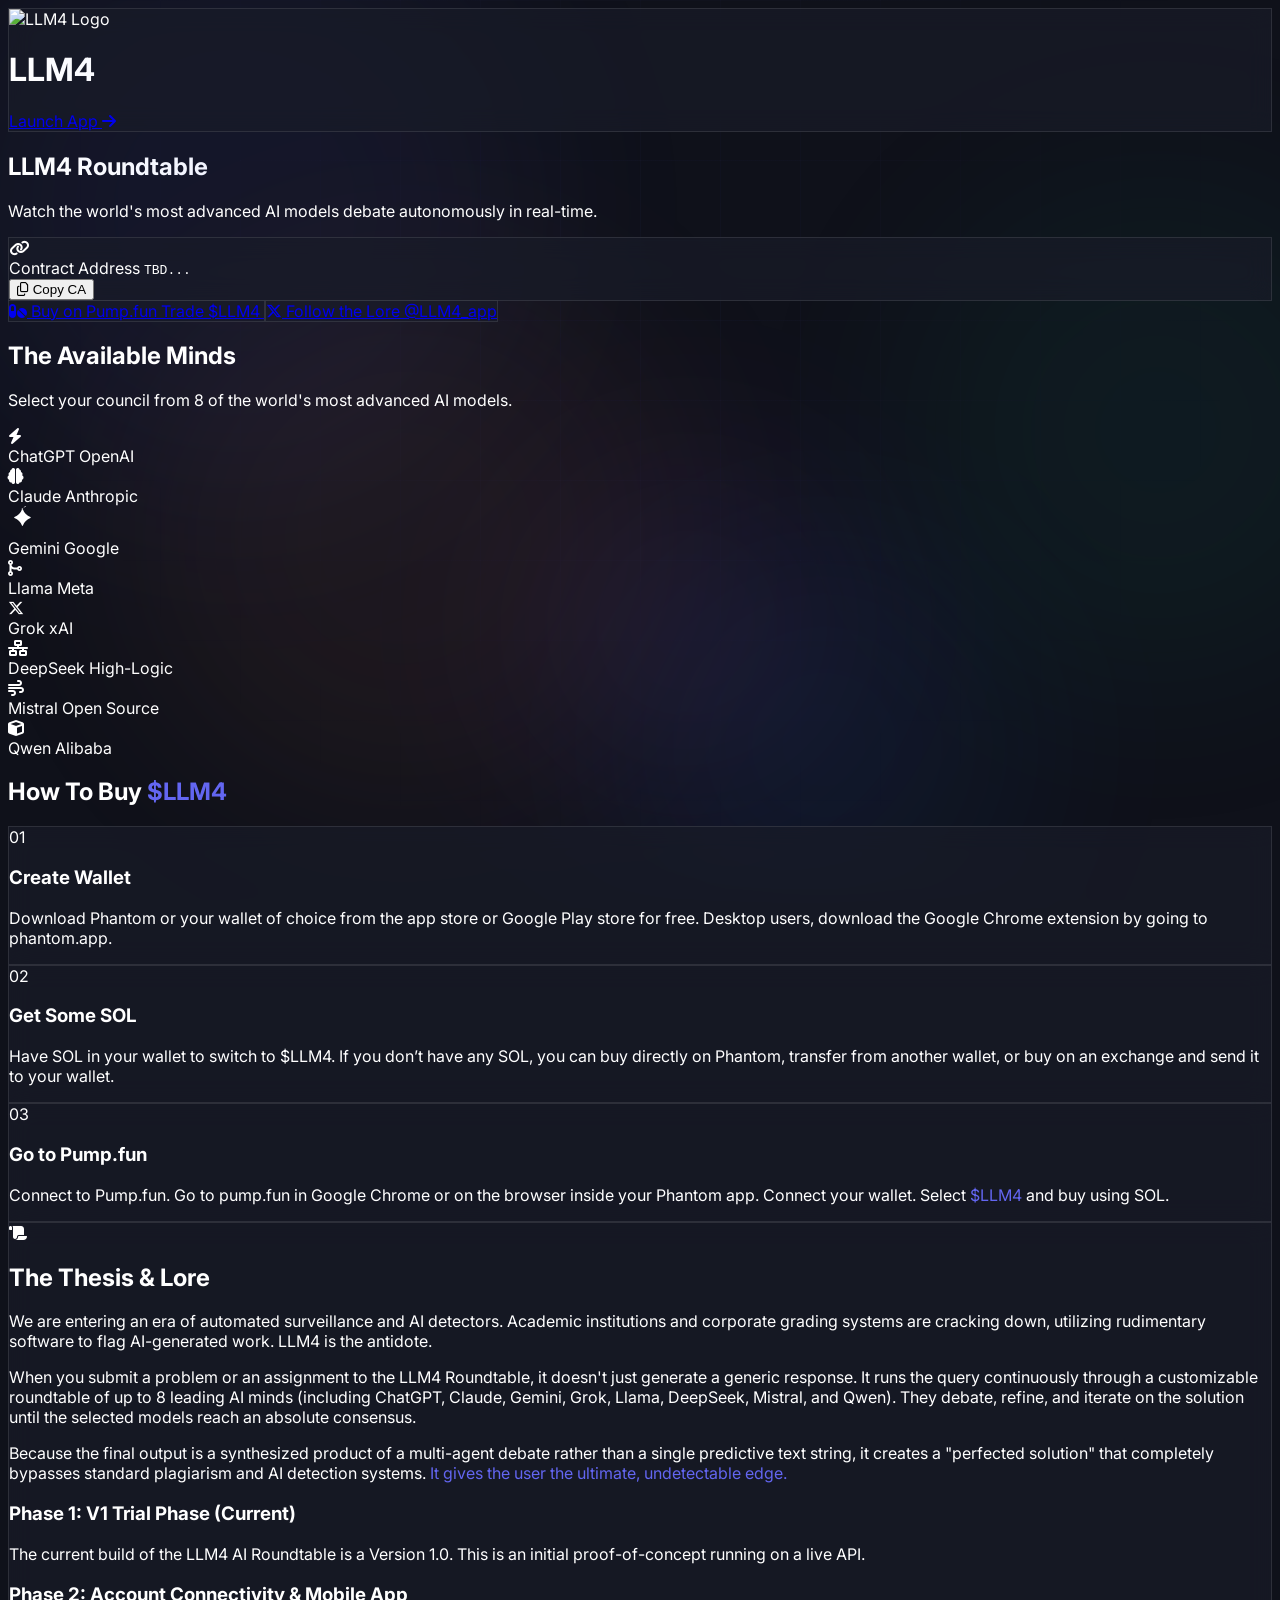
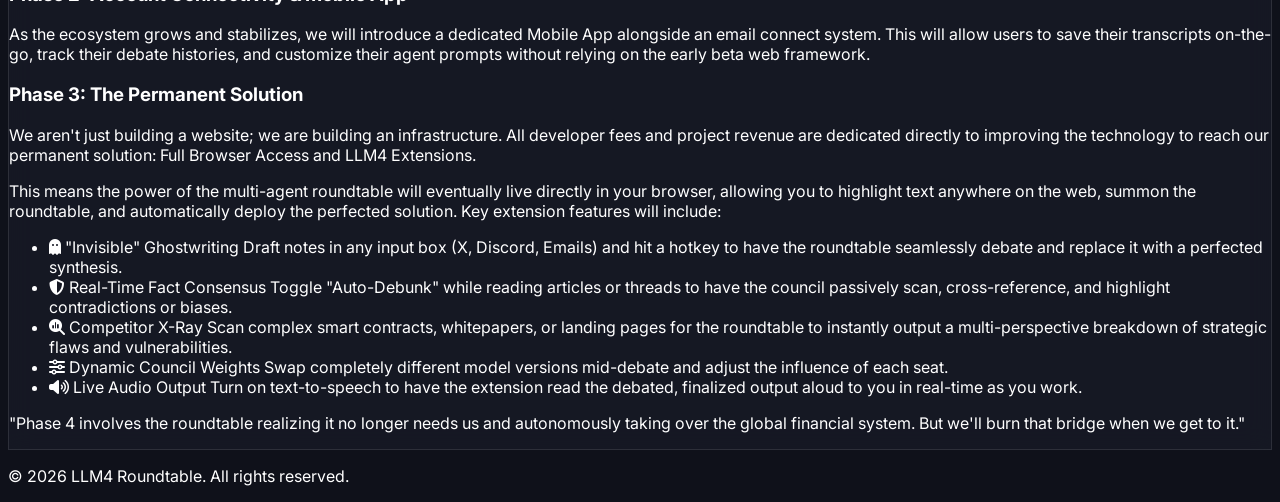
==== index.html @ f2eab830 "Merge Victors LLM4Ultra perfect version and fix Vercel proxy hookup" ====
<!DOCTYPE html>
<html lang="en">

<head>
    <meta charset="UTF-8">
    <meta name="viewport" content="width=device-width, initial-scale=1.0">
    <title>LLM4</title>
    <script src="https://cdn.tailwindcss.com"></script>
    <link href="https://fonts.googleapis.com/css2?family=Inter:wght@400;500;600;700;800&display=swap" rel="stylesheet">
    <link rel="stylesheet" href="https://cdnjs.cloudflare.com/ajax/libs/font-awesome/6.5.1/css/all.min.css">
    <style>
        body {
            font-family: 'Inter', sans-serif;
            background-color: #0F111A;
            /* Deep slate background matching the app */
            color: #ffffff;
        }

        .glass-panel {
            background: rgba(25, 28, 41, 0.7);
            backdrop-filter: blur(12px);
            -webkit-backdrop-filter: blur(12px);
            border: 1px solid rgba(255, 255, 255, 0.1);
        }

        .gradient-text {
            background: linear-gradient(90deg, #fff, #a5b4fc);
            -webkit-background-clip: text;
            background-clip: text;
            -webkit-text-fill-color: transparent;
        }

        .accent-text {
            color: #6366f1;
            /* Indigo accent color matching app */
        }

        /* CA Copy Animation */
        @keyframes pulse-success {
            0% {
                border-color: rgba(99, 102, 241, 0.2);
                box-shadow: 0 0 5px rgba(99, 102, 241, 0.05);
            }

            50% {
                border-color: rgba(16, 163, 127, 0.8);
                box-shadow: 0 0 20px rgba(16, 163, 127, 0.4);
                background: rgba(16, 163, 127, 0.1);
            }

            100% {
                border-color: rgba(99, 102, 241, 0.2);
                box-shadow: 0 0 5px rgba(99, 102, 241, 0.05);
                background: rgba(25, 28, 41, 0.7);
            }
        }

        .ca-copied-anim {
            animation: pulse-success 1.5s ease-out;
            border-color: rgba(16, 163, 127, 0.5) !important;
        }

        /* ═══ ANIMATED BACKGROUND ═══ */
        .animated-bg {
            position: fixed;
            inset: 0;
            z-index: 0;
            overflow: hidden;
            pointer-events: none;
        }

        .bg-orb {
            position: absolute;
            border-radius: 50%;
            filter: blur(100px);
            opacity: 0.07;
            animation: orbFloat var(--d, 20s) ease-in-out infinite alternate;
        }

        .bg-orb-1 {
            width: 600px;
            height: 600px;
            background: #6366f1;
            top: -10%;
            left: -5%;
            --d: 22s;
        }

        .bg-orb-2 {
            width: 500px;
            height: 500px;
            background: #10a37f;
            top: 20%;
            right: -10%;
            --d: 18s;
            animation-delay: -5s;
        }

        .bg-orb-3 {
            width: 550px;
            height: 550px;
            background: #d97757;
            bottom: 10%;
            left: 10%;
            --d: 25s;
            animation-delay: -10s;
        }

        .bg-orb-4 {
            width: 400px;
            height: 400px;
            background: #1a73e8;
            bottom: -5%;
            right: 20%;
            --d: 20s;
            animation-delay: -15s;
        }

        .bg-orb-5 {
            width: 350px;
            height: 350px;
            background: #a855f7;
            top: 50%;
            left: 40%;
            --d: 28s;
            animation-delay: -8s;
        }

        @keyframes orbFloat {
            0% {
                transform: translate(0, 0) scale(1);
            }

            33% {
                transform: translate(40px, -30px) scale(1.1);
            }

            66% {
                transform: translate(-20px, 20px) scale(0.95);
            }

            100% {
                transform: translate(30px, -10px) scale(1.05);
            }
        }

        .bg-particle {
            position: absolute;
            border-radius: 50%;
            opacity: 0;
            animation: bgPart var(--pd, 8s) var(--pdl, 0s) ease-in-out infinite;
        }

        @keyframes bgPart {
            0% {
                opacity: 0;
                transform: translateY(0) scale(0.5);
            }

            20% {
                opacity: var(--po, 0.4);
            }

            80% {
                opacity: var(--po2, 0.15);
            }

            100% {
                opacity: 0;
                transform: translateY(var(--py, -80px)) scale(1);
            }
        }

        /* Grid overlay */
        .bg-grid {
            position: absolute;
            inset: 0;
            background-image:
                linear-gradient(rgba(99, 102, 241, 0.03) 1px, transparent 1px),
                linear-gradient(90deg, rgba(99, 102, 241, 0.03) 1px, transparent 1px);
            background-size: 80px 80px;
            mask-image: radial-gradient(ellipse at 50% 30%, #000 0%, transparent 70%);
            -webkit-mask-image: radial-gradient(ellipse at 50% 30%, #000 0%, transparent 70%);
        }

        /* Content needs to be above background */
        header,
        main,
        footer {
            position: relative;
            z-index: 1;
        }

        /* ═══ HERO 3D LOGO ═══ */
        .hero-logo-stage {
            perspective: 800px;
            width: clamp(220px, 80vw, 320px);
            height: clamp(220px, 80vw, 320px);
            margin: 0 auto;
            position: relative;
        }

        .hero-logo-cube {
            width: 100%;
            height: 100%;
            transform-style: preserve-3d;
            animation: heroTilt 8s ease-in-out infinite;
        }

        .hero-logo-cube .edge-layer {
            position: absolute;
            inset: 0;
        }

        .hero-logo-cube .edge-layer img {
            width: 100%;
            height: 100%;
            object-fit: contain;
            filter: brightness(0.2) saturate(0.5);
        }

        .hero-logo-cube .face-front {
            position: absolute;
            inset: 0;
            transform: translateZ(14px);
        }

        .hero-logo-cube .face-front img {
            width: 100%;
            height: 100%;
            object-fit: contain;
        }

        .hero-logo-cube .light-fx {
            position: absolute;
            inset: 0;
            transform: translateZ(15px);
            pointer-events: none;
            mix-blend-mode: soft-light;
            opacity: 0.4;
            animation: heroLight 8s ease-in-out infinite;
            border-radius: 30%;
        }

        @keyframes heroLight {
            0% {
                background: radial-gradient(ellipse at 30% 25%, rgba(255, 255, 255, 0.5), transparent 55%);
            }

            25% {
                background: radial-gradient(ellipse at 65% 30%, rgba(255, 255, 255, 0.4), transparent 55%);
            }

            50% {
                background: radial-gradient(ellipse at 55% 65%, rgba(255, 255, 255, 0.3), transparent 55%);
            }

            75% {
                background: radial-gradient(ellipse at 35% 55%, rgba(255, 255, 255, 0.4), transparent 55%);
            }

            100% {
                background: radial-gradient(ellipse at 30% 25%, rgba(255, 255, 255, 0.5), transparent 55%);
            }
        }

        @keyframes heroTilt {
            0% {
                transform: rotateX(12deg) rotateY(-8deg) rotateZ(-1deg) translateY(0);
            }

            20% {
                transform: rotateX(-3deg) rotateY(14deg) rotateZ(1.5deg) translateY(-8px);
            }

            40% {
                transform: rotateX(8deg) rotateY(8deg) rotateZ(-0.5deg) translateY(-4px);
            }

            60% {
                transform: rotateX(-10deg) rotateY(-12deg) rotateZ(1deg) translateY(-12px);
            }

            80% {
                transform: rotateX(5deg) rotateY(-6deg) rotateZ(-0.5deg) translateY(-3px);
            }

            100% {
                transform: rotateX(12deg) rotateY(-8deg) rotateZ(-1deg) translateY(0);
            }
        }

        @keyframes heroHover {
            0% {
                transform: rotateX(5deg) rotateY(0deg) translateY(0px);
            }

            50% {
                transform: rotateX(-5deg) rotateY(0deg) translateY(-18px);
            }

            100% {
                transform: rotateX(5deg) rotateY(0deg) translateY(0px);
            }
        }

        .hero-logo-shadow {
            width: 200px;
            height: 30px;
            margin: -10px auto 0;
            background: radial-gradient(ellipse, rgba(99, 102, 241, 0.15), transparent 70%);
            border-radius: 50%;
            filter: blur(8px);
            animation: heroShadow 8s ease-in-out infinite;
        }

        @keyframes heroShadow {

            0%,
            100% {
                transform: scaleX(1);
                opacity: 0.7;
            }

            30% {
                transform: scaleX(1.1);
                opacity: 0.4;
            }

            60% {
                transform: scaleX(1.15);
                opacity: 0.35;
            }
        }

        /* Hero glow particles */
        .hero-particle {
            position: absolute;
            border-radius: 50%;
            opacity: 0;
            pointer-events: none;
            animation: heroPart var(--hd, 6s) var(--hdl, 0s) ease-in-out infinite;
        }

        @keyframes heroPart {
            0% {
                opacity: 0;
                transform: translate(0, 0) scale(0.5);
            }

            25% {
                opacity: 0.6;
            }

            75% {
                opacity: 0.15;
            }

            100% {
                opacity: 0;
                transform: translate(var(--hdx, 20px), var(--hdy, -50px)) scale(1);
            }
        }
    </style>
</head>

<body class="min-h-screen pb-20 selection:bg-indigo-500/30">

    <!-- Animated Background -->
    <div class="animated-bg" id="animBg">
        <div class="bg-orb bg-orb-1"></div>
        <div class="bg-orb bg-orb-2"></div>
        <div class="bg-orb bg-orb-3"></div>
        <div class="bg-orb bg-orb-4"></div>
        <div class="bg-orb bg-orb-5"></div>
        <div class="bg-grid"></div>
    </div>

    <!-- Header -->
    <header
        class="sticky top-0 z-50 glass-panel border-b border-white/10 px-4 py-4 flex justify-between items-center shadow-lg">
        <div class="max-w-6xl w-full mx-auto flex justify-between items-center">
            <div class="flex items-center gap-3">
                <img src="logo.png" alt="LLM4 Logo" class="h-10 w-10 object-cover rounded-lg shadow-md">
                <h1 class="text-xl font-bold gradient-text tracking-wide">LLM4</h1>
            </div>
            <a href="app.html"
                class="bg-indigo-600 hover:bg-indigo-500 text-white px-6 py-2 rounded-lg font-semibold transition-colors shadow-lg shadow-indigo-500/30 flex items-center gap-2">
                Launch App <i class="fa-solid fa-arrow-right"></i>
            </a>
        </div>
    </header>

    <main class="max-w-5xl mx-auto px-4 py-12 space-y-20">

        <!-- Hero Section -->
        <section
            class="text-center space-y-6 pt-16 md:pt-24 pb-12 relative min-h-[350px] flex flex-col items-center justify-center">

            <!-- 3D Animated Logo BEHIND text -->
            <div class="hero-logo-stage" id="heroLogoStage"
                style="position:absolute; top:50%; left:50%; transform:translate(-50%,-50%); z-index:0; width:clamp(240px, 85vw, 340px); height:clamp(240px, 85vw, 340px); opacity:0.35; pointer-events:none;">
                <div class="hero-logo-cube" id="heroLogoCube" style="animation: heroHover 6s ease-in-out infinite;">
                </div>
            </div>

            <h1 class="text-5xl md:text-7xl font-extrabold gradient-text tracking-tight uppercase relative z-10 px-4">
                LLM4 Roundtable
            </h1>
            <p class="text-gray-400 text-lg md:text-xl max-w-2xl mx-auto relative z-10 px-4">
                Watch the world's most advanced AI models debate autonomously in real-time.
            </p>
        </section>

        <!-- Social Links & CA Section -->
        <section class="max-w-3xl mx-auto space-y-6">

            <!-- CA Copy Box -->
            <div
                class="glass-panel rounded-2xl p-6 flex flex-col items-center justify-between gap-4 border border-indigo-500/20 shadow-lg shadow-indigo-500/5 group hover:border-indigo-500/50 transition-colors sm:flex-row">
                <div class="flex items-center gap-3 w-full sm:w-auto">
                    <div
                        class="w-10 h-10 rounded-full bg-indigo-500/10 flex items-center justify-center text-indigo-400 shrink-0">
                        <i class="fa-solid fa-link"></i>
                    </div>
                    <div class="min-w-0">
                        <span
                            class="block text-xs text-center sm:text-left text-gray-400 uppercase tracking-wider font-bold mb-1">Contract
                            Address</span>
                        <code id="landing-ca"
                            class="text-white font-mono text-xs sm:text-base select-all block break-all text-center sm:text-left">TBD...</code>
                    </div>
                </div>
                <button onclick="copyLandingCA()"
                    class="bg-indigo-600 hover:bg-indigo-500 text-white px-5 py-2 rounded-lg font-semibold transition-colors flex items-center gap-2 group-hover:shadow-[0_0_15px_rgba(99,102,241,0.5)] w-full sm:w-auto justify-center">
                    <i class="fa-regular fa-copy"></i>
                    <span id="copy-landing-text">Copy CA</span>
                </button>
            </div>

            <!-- Social Links Grid -->
            <div class="grid grid-cols-1 md:grid-cols-2 gap-6">
                <!-- Pump.fun -->
                <a href="#" target="_blank"
                    class="group glass-panel rounded-2xl p-8 flex flex-col items-center hover:border-green-400/50 hover:shadow-xl hover:shadow-green-500/10 transition-all duration-300 transform hover:-translate-y-1">
                    <i
                        class="fa-solid fa-pills text-4xl mb-4 text-gray-500 group-hover:text-green-400 transition-colors"></i>
                    <span class="text-xl font-bold text-gray-200 group-hover:text-green-400">Buy on Pump.fun</span>
                    <span class="text-sm text-gray-500 mt-2">Trade $LLM4</span>
                </a>

                <!-- X (Twitter) -->
                <a href="https://x.com/LLM4_app" target="_blank"
                    class="group glass-panel rounded-2xl p-8 flex flex-col items-center hover:border-indigo-400/50 hover:shadow-xl hover:shadow-indigo-500/10 transition-all duration-300 transform hover:-translate-y-1">
                    <i
                        class="fa-brands fa-x-twitter text-4xl mb-4 text-gray-500 group-hover:text-white transition-colors"></i>
                    <span class="text-xl font-bold text-gray-200 group-hover:text-white">Follow the Lore</span>
                    <span class="text-sm text-gray-500 mt-2">@LLM4_app</span>
                </a>
            </div>
        </section>

        <!-- AI Perspectives Section -->
        <section class="border-t border-white/10 pt-16 pb-12">
            <div class="max-w-4xl mx-auto space-y-12">
                <div class="text-center">
                    <h2 class="text-3xl font-bold text-white uppercase tracking-tight mb-4">The Available Minds</h2>
                    <p class="text-gray-400">Select your council from 8 of the world's most advanced AI models.</p>
                </div>

                <!-- 8 Model Grid -->
                <div class="grid grid-cols-2 md:grid-cols-4 gap-4">
                    <!-- ChatGPT -->
                    <div class="flex flex-col items-center gap-3 p-6 rounded-xl border border-white/5 bg-white/5 hover:bg-white/10 hover:border-teal-500/50 transition-all duration-300 shadow-lg group">
                        <div class="w-16 h-16 rounded-full bg-gradient-to-br from-[#10a37f] to-[#0d8a6b] flex items-center justify-center text-white text-2xl shadow-lg group-hover:scale-110 transition-transform">
                            <i class="fa-solid fa-bolt"></i>
                        </div>
                        <div class="text-center">
                            <span class="block font-bold text-white tracking-wide">ChatGPT</span>
                            <span class="block text-xs text-gray-400 uppercase font-semibold mt-1">OpenAI</span>
                        </div>
                    </div>

                    <!-- Claude -->
                    <div class="flex flex-col items-center gap-3 p-6 rounded-xl border border-white/5 bg-white/5 hover:bg-white/10 hover:border-orange-500/50 transition-all duration-300 shadow-lg group">
                        <div class="w-16 h-16 rounded-full bg-gradient-to-br from-[#d97757] to-[#c16345] flex items-center justify-center text-white text-2xl shadow-lg group-hover:scale-110 transition-transform">
                            <i class="fa-solid fa-brain"></i>
                        </div>
                        <div class="text-center">
                            <span class="block font-bold text-white tracking-wide">Claude</span>
                            <span class="block text-xs text-gray-400 uppercase font-semibold mt-1">Anthropic</span>
                        </div>
                    </div>

                    <!-- Gemini -->
                    <div class="flex flex-col items-center gap-3 p-6 rounded-xl border border-white/5 bg-white/5 hover:bg-white/10 hover:border-blue-500/50 transition-all duration-300 shadow-lg group">
                        <div class="w-16 h-16 rounded-full bg-gradient-to-br from-[#1a73e8] to-[#8ab4f8] flex items-center justify-center text-white text-2xl shadow-lg group-hover:scale-110 transition-transform">
                            <svg viewBox="0 0 24 24" width="28" height="28">
                                <path fill="currentColor"
                                    d="M11.967 3.061c.14-.389.684-.389.824 0 1.085 3.012 3.42 5.347 6.432 6.432.389.14.389.684 0 .824-3.012 1.085-5.347 3.42-6.432 6.432-.14.389-.684.389-.824 0-1.085-3.012-3.42-5.347-6.432-6.432-.389-.14-.389-.684 0-.824 3.012-1.085 5.347-3.42 6.432-6.432-.389-.14-.389-.684 0-.824 3.012-1.085 5.347-3.42 6.432-6.432z" />
                            </svg>
                        </div>
                        <div class="text-center">
                            <span class="block font-bold text-white tracking-wide">Gemini</span>
                            <span class="block text-xs text-gray-400 uppercase font-semibold mt-1">Google</span>
                        </div>
                    </div>

                    <!-- Llama -->
                    <div class="flex flex-col items-center gap-3 p-6 rounded-xl border border-white/5 bg-white/5 hover:bg-white/10 hover:border-indigo-400/50 transition-all duration-300 shadow-lg group">
                        <div class="w-16 h-16 rounded-full bg-gradient-to-br from-[#4f46e5] to-[#312e81] flex items-center justify-center text-white text-2xl shadow-lg group-hover:scale-110 transition-transform">
                            <i class="fa-solid fa-code-merge"></i>
                        </div>
                        <div class="text-center">
                            <span class="block font-bold text-white tracking-wide">Llama</span>
                            <span class="block text-xs text-gray-400 uppercase font-semibold mt-1">Meta</span>
                        </div>
                    </div>

                    <!-- Grok -->
                    <div class="flex flex-col items-center gap-3 p-6 rounded-xl border border-white/5 bg-white/5 hover:bg-white/10 hover:border-gray-400/50 transition-all duration-300 shadow-lg group">
                        <div class="w-16 h-16 rounded-full bg-gradient-to-br from-[#333] to-[#000] flex items-center justify-center text-white text-2xl shadow-lg border border-gray-700 group-hover:scale-110 transition-transform">
                            <i class="fa-brands fa-x-twitter"></i>
                        </div>
                        <div class="text-center">
                            <span class="block font-bold text-white tracking-wide">Grok</span>
                            <span class="block text-xs text-gray-400 uppercase font-semibold mt-1">xAI</span>
                        </div>
                    </div>

                    <!-- DeepSeek -->
                    <div class="flex flex-col items-center gap-3 p-6 rounded-xl border border-white/5 bg-white/5 hover:bg-white/10 hover:border-cyan-400/50 transition-all duration-300 shadow-lg group">
                        <div class="w-16 h-16 rounded-full bg-gradient-to-br from-[#06b6d4] to-[#164e63] flex items-center justify-center text-white text-2xl shadow-lg group-hover:scale-110 transition-transform">
                            <i class="fa-solid fa-network-wired"></i>
                        </div>
                        <div class="text-center">
                            <span class="block font-bold text-white tracking-wide">DeepSeek</span>
                            <span class="block text-xs text-gray-400 uppercase font-semibold mt-1">High-Logic</span>
                        </div>
                    </div>

                    <!-- Mistral -->
                    <div class="flex flex-col items-center gap-3 p-6 rounded-xl border border-white/5 bg-white/5 hover:bg-white/10 hover:border-amber-400/50 transition-all duration-300 shadow-lg group">
                        <div class="w-16 h-16 rounded-full bg-gradient-to-br from-[#f59e0b] to-[#78350f] flex items-center justify-center text-white text-2xl shadow-lg group-hover:scale-110 transition-transform">
                            <i class="fa-solid fa-wind"></i>
                        </div>
                        <div class="text-center">
                            <span class="block font-bold text-white tracking-wide">Mistral</span>
                            <span class="block text-xs text-gray-400 uppercase font-semibold mt-1">Open Source</span>
                        </div>
                    </div>

                    <!-- Qwen -->
                    <div class="flex flex-col items-center gap-3 p-6 rounded-xl border border-white/5 bg-white/5 hover:bg-white/10 hover:border-pink-400/50 transition-all duration-300 shadow-lg group">
                        <div class="w-16 h-16 rounded-full bg-gradient-to-br from-[#ec4899] to-[#831843] flex items-center justify-center text-white text-2xl shadow-lg group-hover:scale-110 transition-transform">
                            <i class="fa-solid fa-cube"></i>
                        </div>
                        <div class="text-center">
                            <span class="block font-bold text-white tracking-wide">Qwen</span>
                            <span class="block text-xs text-gray-400 uppercase font-semibold mt-1">Alibaba</span>
                        </div>
                    </div>
                </div>
            </div>
        </section>

        <!-- How To Buy Section -->
        <section class="border-t border-white/10 pt-16">
            <h2 class="text-3xl font-extrabold text-white mb-12 text-center uppercase tracking-tight">How To Buy <span
                    class="accent-text">$LLM4</span></h2>

            <div class="grid grid-cols-1 md:grid-cols-3 gap-6">

                <!-- Step 1 -->
                <div
                    class="glass-panel rounded-2xl p-8 relative overflow-hidden group hover:shadow-xl hover:shadow-indigo-500/5 transition-all duration-300">
                    <div
                        class="absolute -top-4 -right-4 text-9xl font-bold text-white/[0.03] group-hover:text-white/[0.05] transition-colors select-none">
                        01
                    </div>
                    <div class="relative z-10">
                        <h3 class="text-xl font-bold text-white mb-4 uppercase">Create Wallet</h3>
                        <p class="text-gray-400 leading-relaxed text-sm">
                            Download <span class="font-bold text-white">Phantom</span> or your wallet of choice from
                            the app store or Google Play store for free.
                            Desktop users, download the Google Chrome extension by going to phantom.app.
                        </p>
                    </div>
                </div>

                <!-- Step 2 -->
                <div
                    class="glass-panel rounded-2xl p-8 relative overflow-hidden group hover:shadow-xl hover:shadow-indigo-500/5 transition-all duration-300">
                    <div
                        class="absolute -top-4 -right-4 text-9xl font-bold text-white/[0.03] group-hover:text-white/[0.05] transition-colors select-none">
                        02
                    </div>
                    <div class="relative z-10">
                        <h3 class="text-xl font-bold text-white mb-4 uppercase">Get Some SOL</h3>
                        <p class="text-gray-400 leading-relaxed text-sm">
                            Have SOL in your wallet to switch to $LLM4. If you don’t have any SOL, you can buy directly
                            on Phantom, transfer from another wallet, or buy on an exchange and send it to your wallet.
                        </p>
                    </div>
                </div>

                <!-- Step 3 -->
                <div
                    class="glass-panel rounded-2xl p-8 relative overflow-hidden group hover:shadow-xl hover:shadow-indigo-500/5 transition-all duration-300">
                    <div
                        class="absolute -top-4 -right-4 text-9xl font-bold text-white/[0.03] group-hover:text-white/[0.05] transition-colors select-none">
                        03
                    </div>
                    <div class="relative z-10">
                        <h3 class="text-xl font-bold text-white mb-4 uppercase">Go to Pump.fun</h3>
                        <p class="text-gray-400 leading-relaxed text-sm">
                            Connect to Pump.fun. Go to pump.fun in Google Chrome or on the browser inside your Phantom
                            app. Connect your wallet. Select <span class="font-bold accent-text">$LLM4</span> and buy
                            using SOL.
                        </p>
                    </div>
                </div>

            </div>
        </section>

        <!-- Thesis & Lore Placeholder Section -->
        <section class="border-t border-white/10 pt-16">
            <div class="glass-panel rounded-3xl p-10 md:p-16 text-center max-w-4xl mx-auto space-y-6">
                <i class="fa-solid fa-scroll text-4xl text-indigo-400 mb-2"></i>
                <h2 class="text-3xl font-bold text-white uppercase tracking-tight">The Thesis & Lore</h2>
                <div class="w-16 h-1 bg-indigo-500 mx-auto rounded"></div>

                <p class="text-gray-300 text-lg leading-relaxed pt-4 text-left">
                    We are entering an era of automated surveillance and AI detectors. Academic institutions and
                    corporate grading systems are cracking down, utilizing rudimentary software to flag AI-generated
                    work. <span class="font-bold text-white">LLM4 is the antidote.</span>
                </p>

                <p class="text-gray-300 text-lg leading-relaxed text-left">
                    When you submit a problem or an assignment to the LLM4 Roundtable, it doesn't just generate a
                    generic response. It runs the query continuously through a customizable roundtable of up to 8
                    leading AI minds (including ChatGPT, Claude, Gemini, Grok, Llama, DeepSeek, Mistral, and Qwen). They
                    debate, refine, and iterate on the solution until the selected models reach an absolute consensus.
                </p>

                <p class="text-gray-300 text-lg leading-relaxed pb-6 text-left border-b border-white/10">
                    Because the final output is a synthesized product of a multi-agent debate rather than a single
                    predictive text string, it creates a "perfected solution" that completely bypasses standard
                    plagiarism and AI detection systems. <span class="font-bold accent-text">It gives the user the
                        ultimate, undetectable edge.</span>
                </p>

                <div class="text-left pt-4 space-y-6">
                    <div>
                        <h3 class="text-xl font-bold text-white mb-2">Phase 1: V1 Trial Phase (Current)</h3>
                        <p class="text-gray-400">The current build of the LLM4 AI Roundtable is a <span
                                class="text-white font-semibold flex-inline items-center gap-2"><span
                                    class="bg-indigo-500/20 text-indigo-400 text-xs px-2 py-0.5 rounded border border-indigo-500/30">Version
                                    1.0</span></span>. This is an initial proof-of-concept running on a live
                            API.
                        </p>
                    </div>

                    <div>
                        <h3 class="text-xl font-bold text-white mb-2">Phase 2: Account Connectivity & Mobile App</h3>
                        <p class="text-gray-400">As the ecosystem grows and stabilizes, we will introduce a dedicated
                            <span class="text-white font-semibold">Mobile App</span> alongside an email connect system.
                            This will allow users to save
                            their transcripts on-the-go, track their debate histories, and customize their agent prompts
                            without relying on the early beta web framework.
                        </p>
                    </div>

                    <div>
                        <h3 class="text-xl font-bold text-white mb-2">Phase 3: The Permanent Solution</h3>
                        <p class="text-gray-400">We aren't just building a website; we are building an infrastructure.
                            All developer fees and project revenue are dedicated directly to improving the technology to
                            reach our permanent solution: <span class="text-white font-semibold">Full Browser Access and
                                LLM4 Extensions.</span></p>
                        <p class="text-gray-400 mt-2 pb-4">This means the power of the multi-agent roundtable will
                            eventually
                            live directly in your browser, allowing you to highlight text anywhere on the web, summon
                            the roundtable, and automatically deploy the perfected solution. Key extension features will
                            include:</p>
                        <ul class="space-y-3 text-gray-400 text-sm ml-4 border-l-2 border-indigo-500/30 pl-4">
                            <li><span class="text-white font-semibold flex items-center gap-2"><i
                                        class="fa-solid fa-ghost text-indigo-400"></i> "Invisible" Ghostwriting</span>
                                Draft notes in any input box (X, Discord, Emails) and hit a hotkey to have the
                                roundtable seamlessly debate and replace it with a perfected synthesis.</li>
                            <li><span class="text-white font-semibold flex items-center gap-2"><i
                                        class="fa-solid fa-shield-halved text-indigo-400"></i> Real-Time Fact
                                    Consensus</span> Toggle "Auto-Debunk" while reading articles or threads to have the
                                council passively scan, cross-reference, and highlight contradictions or biases.</li>
                            <li><span class="text-white font-semibold flex items-center gap-2"><i
                                        class="fa-solid fa-magnifying-glass-chart text-indigo-400"></i> Competitor
                                    X-Ray</span> Scan complex smart contracts, whitepapers, or landing pages for the
                                roundtable to instantly output a multi-perspective breakdown of strategic flaws and
                                vulnerabilities.</li>
                            <li><span class="text-white font-semibold flex items-center gap-2"><i
                                        class="fa-solid fa-sliders text-indigo-400"></i> Dynamic Council Weights</span>
                                Swap completely different model versions mid-debate and adjust the influence of each
                                seat.</li>
                            <li><span class="text-white font-semibold flex items-center gap-2"><i
                                        class="fa-solid fa-volume-high text-indigo-400"></i> Live Audio Output</span>
                                Turn on text-to-speech to have the extension read the debated, finalized output aloud to
                                you in real-time as you work.</li>
                        </ul>

                        <div class="mt-12 pt-8 border-t border-white/10 text-center">
                            <p
                                class="text-xl font-bold text-transparent bg-clip-text bg-gradient-to-r from-indigo-400 to-purple-400 italic">
                                "Phase 4 involves the roundtable realizing it no longer needs us and autonomously taking
                                over the global financial system. But we'll burn that bridge when we get to it."
                            </p>
                        </div>
                    </div>
                </div>
            </div>
        </section>

    </main>

    <footer class="text-center text-gray-500 py-8 border-t border-white/10 mt-12 text-sm">
        <p>© 2026 LLM4 Roundtable. All rights reserved.</p>
    </footer>

    <script>
        // ═══ ANIMATED BACKGROUND PARTICLES ═══
        (function () {
            const bg = document.getElementById('animBg');
            const colors = ['#6366f1', '#10a37f', '#d97757', '#1a73e8', '#a855f7', '#818cf8'];
            for (let i = 0; i < 40; i++) {
                const p = document.createElement('div');
                p.className = 'bg-particle';
                p.style.left = Math.random() * 100 + '%';
                p.style.top = Math.random() * 100 + '%';
                p.style.background = colors[~~(Math.random() * colors.length)];
                const s = 2 + Math.random() * 4;
                p.style.width = s + 'px';
                p.style.height = s + 'px';
                p.style.setProperty('--pd', (6 + Math.random() * 8) + 's');
                p.style.setProperty('--pdl', (Math.random() * 10) + 's');
                p.style.setProperty('--py', (-50 - Math.random() * 80) + 'px');
                p.style.setProperty('--po', (0.2 + Math.random() * 0.3).toString());
                p.style.setProperty('--po2', (0.05 + Math.random() * 0.1).toString());
                bg.appendChild(p);
            }
        })();

        // ═══ HERO 3D LOGO ═══
        (function () {
            const LOGO = 'logo_3d.png';
            const cube = document.getElementById('heroLogoCube');
            const stage = document.getElementById('heroLogoStage');

            // Depth layers
            [13, 11, 9, 7, 5, 3, 1, -1, -3].forEach(z => {
                const d = document.createElement('div');
                d.className = 'edge-layer';
                d.style.transform = `translateZ(${z}px)`;
                const img = document.createElement('img');
                img.src = LOGO;
                d.appendChild(img);
                cube.appendChild(d);
            });

            // Front face
            const front = document.createElement('div');
            front.className = 'face-front';
            const fi = document.createElement('img');
                const btnText = document.getElementById('copy-landing-text');
                const btnIcon = btnText.previousElementSibling;
                const panel = btnText.closest('.glass-panel');

                const originalText = btnText.innerText;
                const originalIcon = btnIcon.className;

                // Set Copied State
                btnText.innerText = 'Copied!';
                btnIcon.className = 'fa-solid fa-check';
                panel.classList.add('ca-copied-anim');

                // Revert after 1.5s (matching animation duration)
                setTimeout(() => {
                    btnText.innerText = originalText;
                    btnIcon.className = originalIcon;
                    panel.classList.remove('ca-copied-anim');
                }, 1500);

            }).catch(err => {
                console.error('Failed to copy text: ', err);
            });
        }
    </script>
</body>

</html>
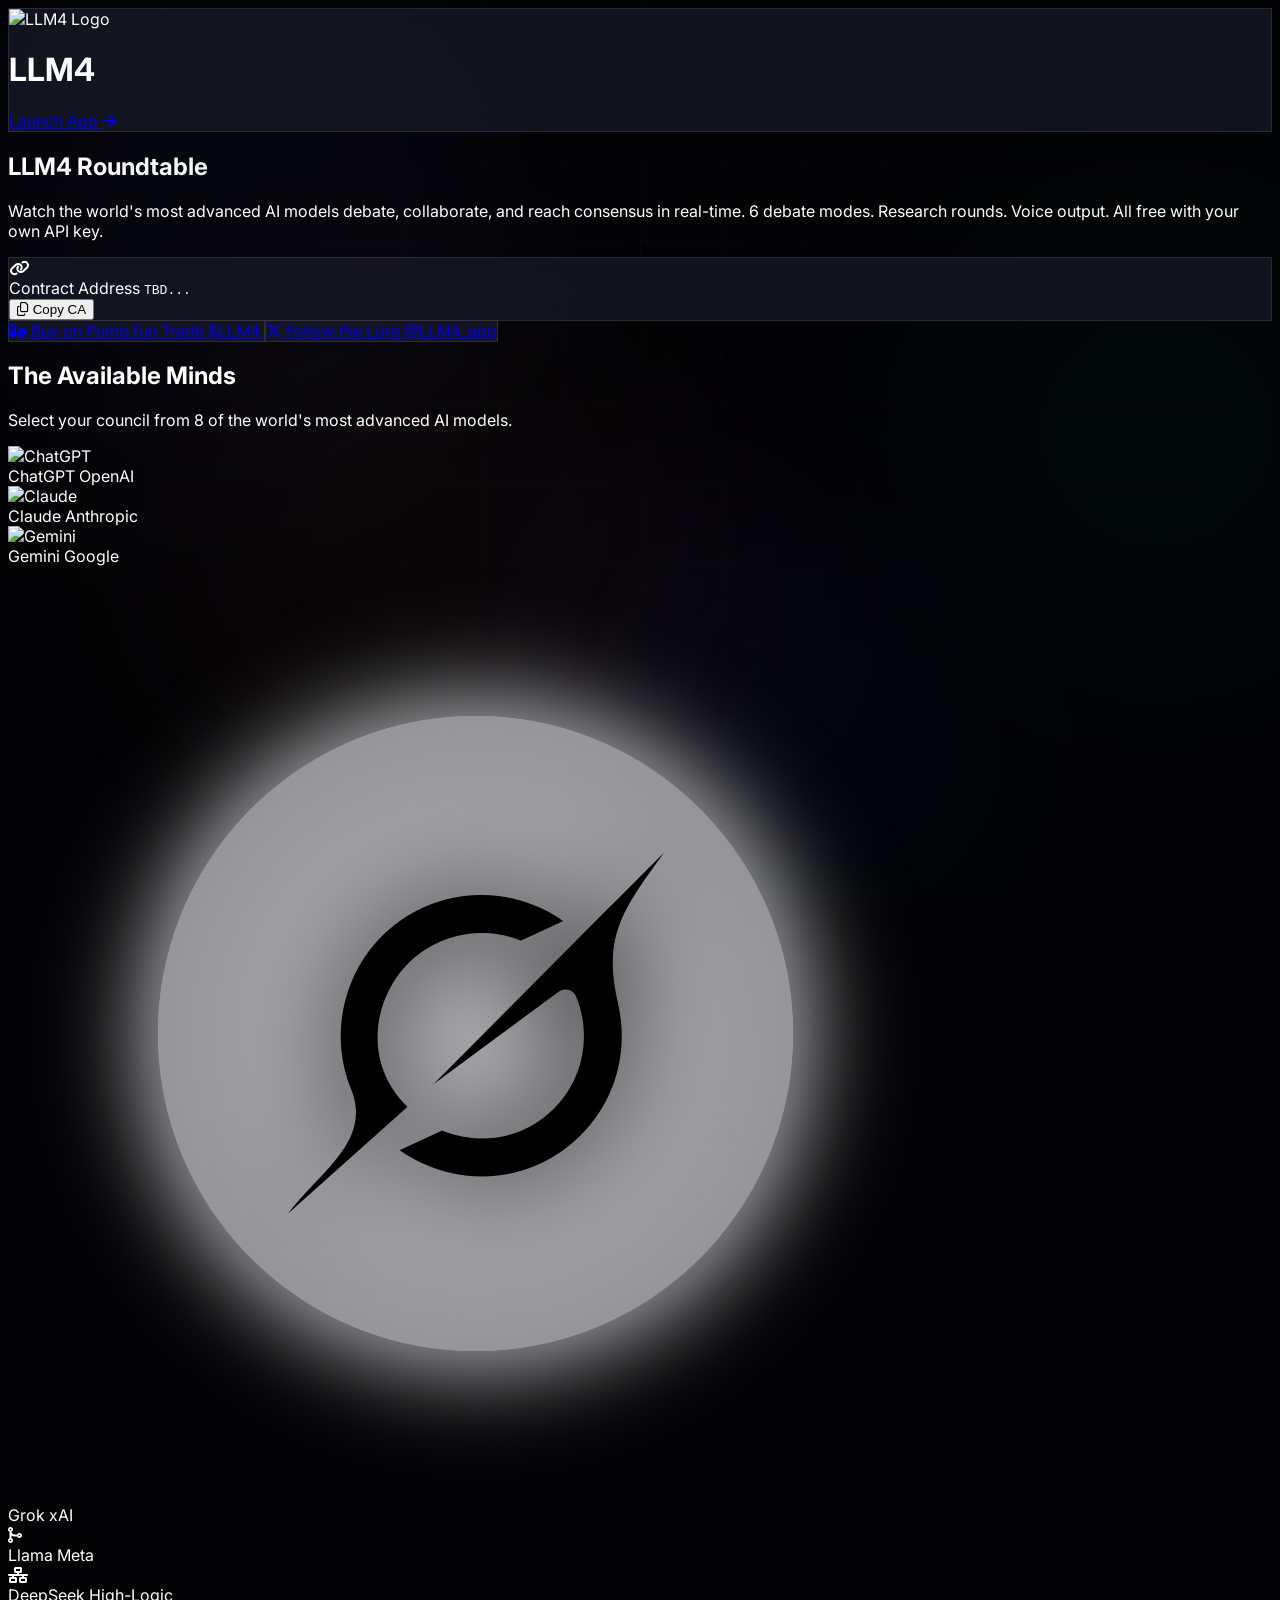
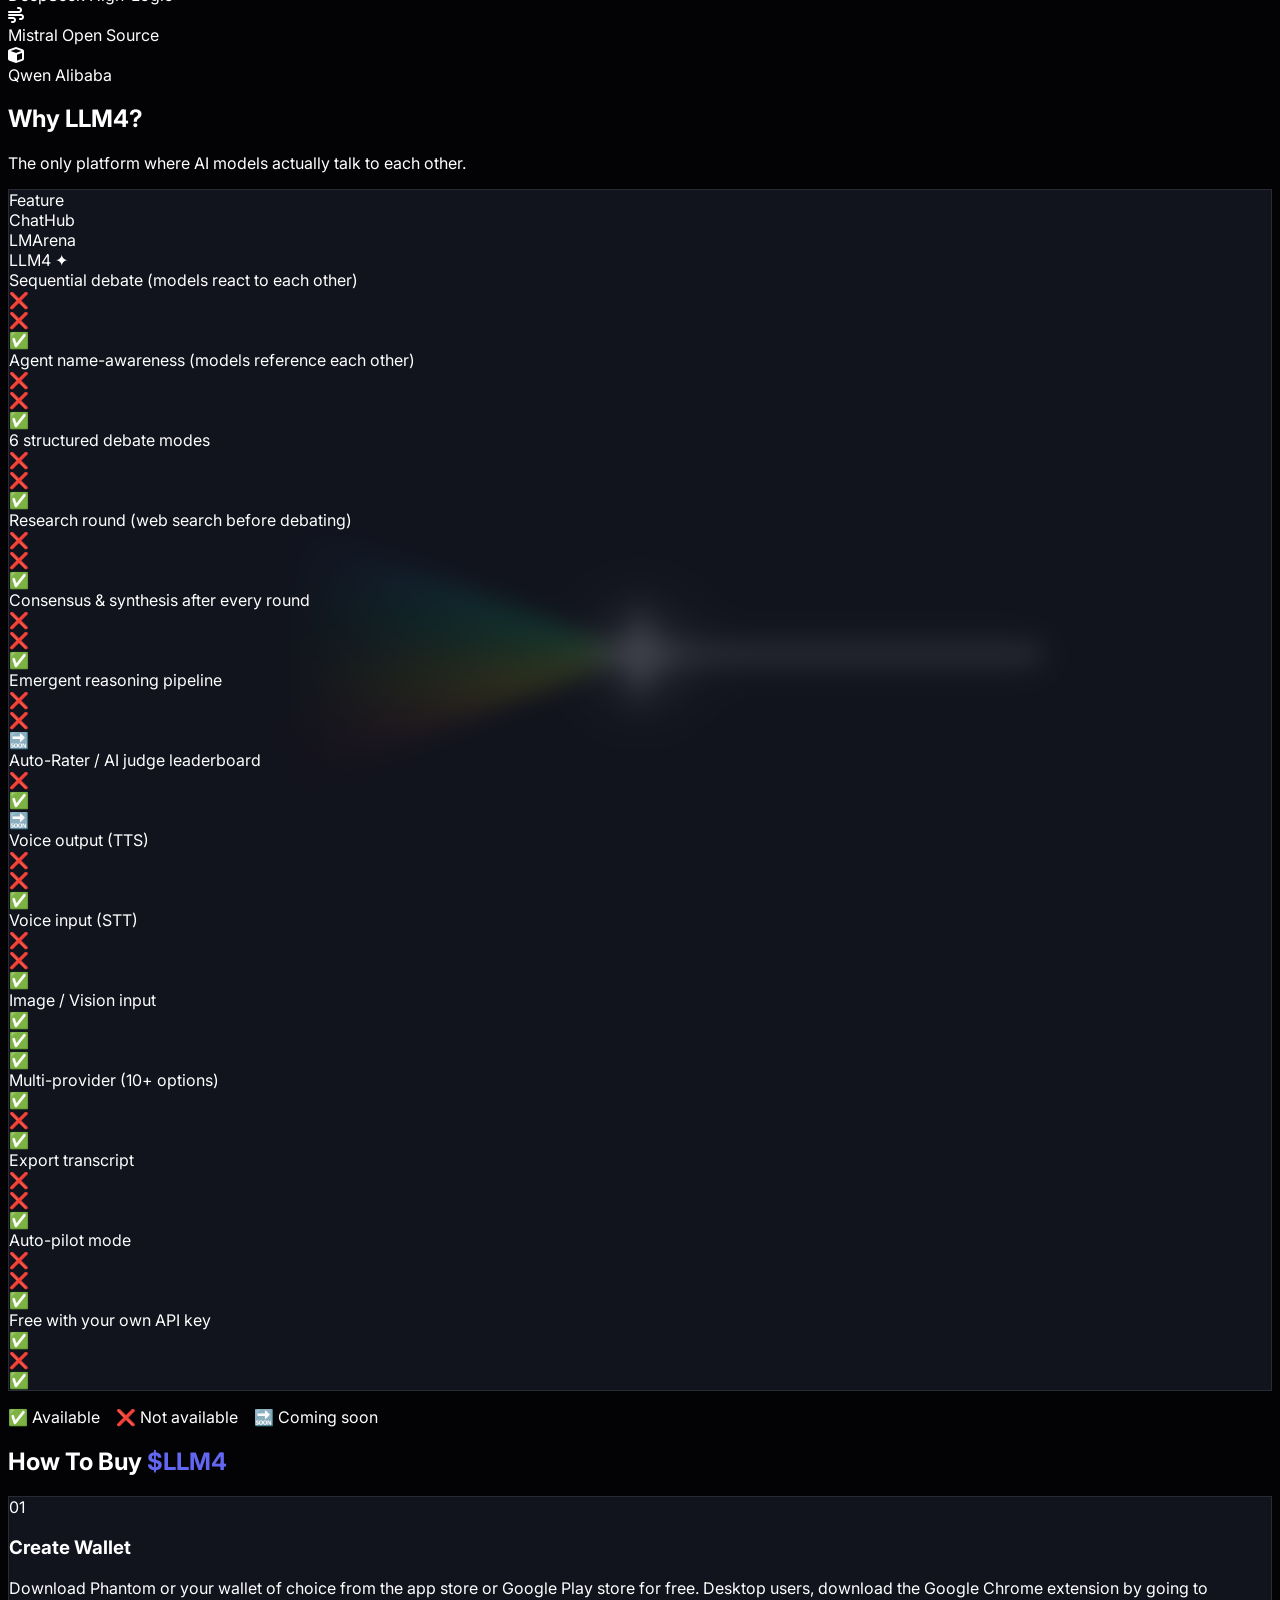
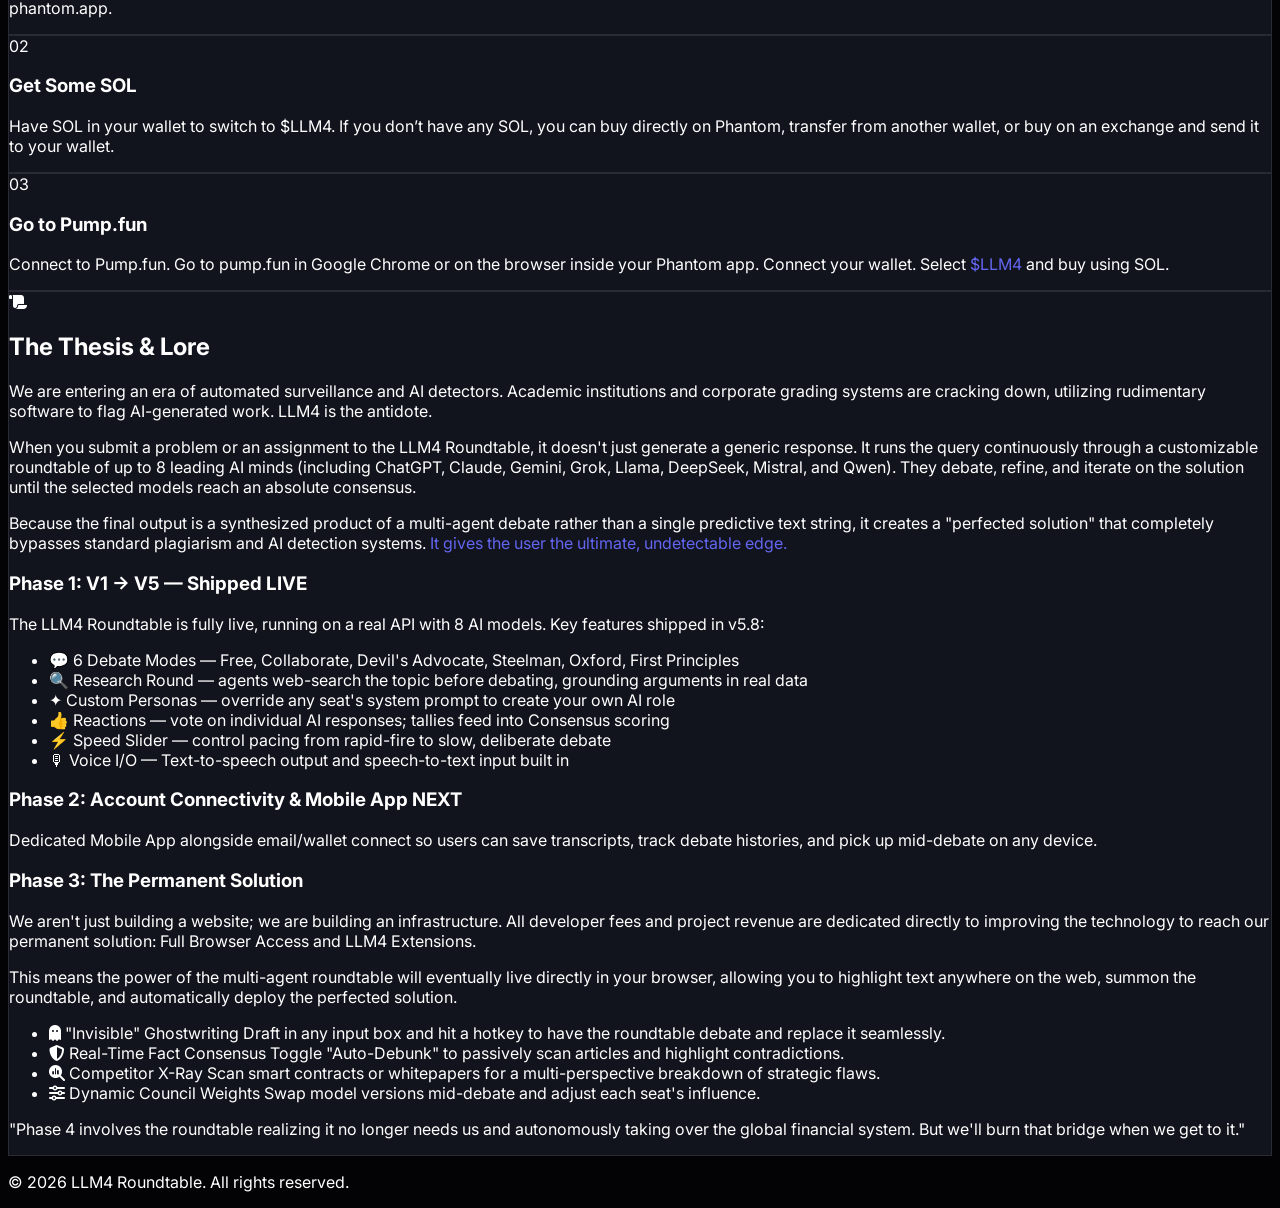
==== commit 60e90681: "v5.9: Lock 4 seats + Coming Soon UI + 5 bug fixes - Pull latest VictorChaoss/LLM4Ultra code - Lock s" ====
--- a/index.html
+++ b/index.html
@@ -11,7 +11,7 @@
     <style>
         body {
             font-family: 'Inter', sans-serif;
-            background-color: #0F111A;
+            background-color: #030305;
             /* Deep slate background matching the app */
             color: #ffffff;
         }
@@ -73,7 +73,7 @@
             position: absolute;
             border-radius: 50%;
             filter: blur(100px);
-            opacity: 0.07;
+            opacity: 0.03;
             animation: orbFloat var(--d, 20s) ease-in-out infinite alternate;
         }
 
@@ -359,6 +359,85 @@
             100% {
                 opacity: 0;
                 transform: translate(var(--hdx, 20px), var(--hdy, -50px)) scale(1);
+            }
+        }
+
+        /* ═══ PRISM PROTOTYPE ═══ */
+        .prism-stage {
+            position: absolute;
+            top: 50%;
+            left: 50%;
+            transform: translate(-50%, -50%);
+            z-index: 0;
+            width: clamp(300px, 90vw, 800px);
+            height: clamp(240px, 85vw, 400px);
+            pointer-events: none;
+            display: flex;
+            align-items: center;
+            justify-content: center;
+            opacity: 0.6;
+        }
+
+        .prism-laser {
+            position: absolute;
+            right: 0;
+            top: 50%;
+            width: 50%;
+            height: 3px;
+            background: #ffffff;
+            box-shadow: 0 0 15px 2px #ffffff, 0 0 30px #ffffff, 0 0 50px #ffffff;
+            transform: translateY(-50%);
+            z-index: 1;
+        }
+
+        .prism-spectrum {
+            position: absolute;
+            left: 0;
+            top: 50%;
+            width: 50%;
+            height: 300px;
+            background: linear-gradient(to bottom,
+                    rgba(0, 168, 255, 0) 0%,
+                    rgba(0, 168, 255, 1) 20%,
+                    rgba(0, 255, 136, 1) 40%,
+                    rgba(255, 238, 0, 1) 60%,
+                    rgba(255, 50, 50, 1) 80%,
+                    rgba(255, 50, 50, 0) 100%);
+            /* Triangle pointing right */
+            clip-path: polygon(100% 50%, 0 0, 0 100%);
+            transform: translateY(-50%);
+            z-index: 1;
+            filter: blur(8px) contrast(1.2) drop-shadow(0 0 40px rgba(255, 255, 255, 0.2));
+            opacity: 0.9;
+            mask-image: linear-gradient(to left, rgba(0, 0, 0, 1) 0%, rgba(0, 0, 0, 0) 90%);
+            -webkit-mask-image: linear-gradient(to left, rgba(0, 0, 0, 1) 0%, rgba(0, 0, 0, 0) 90%);
+        }
+
+        .prism-star {
+            position: relative;
+            z-index: 3;
+            width: clamp(80px, 15vw, 120px);
+            height: clamp(80px, 15vw, 120px);
+            filter: drop-shadow(0 0 20px rgba(255, 255, 255, 1)) drop-shadow(0 0 40px rgba(255, 255, 255, 0.6));
+            animation: starPulse 4s ease-in-out infinite alternate;
+        }
+
+        @keyframes starPulse {
+            0% {
+                transform: scale(0.95);
+                filter: drop-shadow(0 0 15px rgba(255, 255, 255, 0.8));
+            }
+
+            100% {
+                transform: scale(1.05);
+                filter: drop-shadow(0 0 35px rgba(255, 255, 255, 1)) drop-shadow(0 0 70px rgba(255, 255, 255, 0.8));
+            }
+        }
+
+        /* ═══ MOBILE: dim prism so text stays readable ═══ */
+        @media (max-width: 768px) {
+            .prism-stage {
+                opacity: 0.25;
             }
         }
     </style>
@@ -397,18 +476,25 @@
         <section
             class="text-center space-y-6 pt-16 md:pt-24 pb-12 relative min-h-[350px] flex flex-col items-center justify-center">
 
-            <!-- 3D Animated Logo BEHIND text -->
-            <div class="hero-logo-stage" id="heroLogoStage"
-                style="position:absolute; top:50%; left:50%; transform:translate(-50%,-50%); z-index:0; width:clamp(240px, 85vw, 340px); height:clamp(240px, 85vw, 340px); opacity:0.35; pointer-events:none;">
-                <div class="hero-logo-cube" id="heroLogoCube" style="animation: heroHover 6s ease-in-out infinite;">
-                </div>
+            <!-- Prism Prototype Design BEHIND text -->
+            <div class="prism-stage">
+                <!-- Spectrum spreading out to the left -->
+                <div class="prism-spectrum"></div>
+                <!-- 4-pointed Star -->
+                <svg viewBox="0 0 100 100" class="prism-star">
+                    <path d="M50 0 C53 40 60 47 100 50 C60 53 53 60 50 100 C47 60 40 53 0 50 C40 47 47 40 50 0 Z"
+                        fill="#ffffff" />
+                </svg>
+                <!-- Laser beam coming from the right -->
+                <div class="prism-laser"></div>
             </div>
 
             <h1 class="text-5xl md:text-7xl font-extrabold gradient-text tracking-tight uppercase relative z-10 px-4">
                 LLM4 Roundtable
             </h1>
             <p class="text-gray-400 text-lg md:text-xl max-w-2xl mx-auto relative z-10 px-4">
-                Watch the world's most advanced AI models debate autonomously in real-time.
+                Watch the world's most advanced AI models debate, collaborate, and reach consensus in real-time. 6
+                debate modes. Research rounds. Voice output. All free with your own API key.
             </p>
         </section>
 
@@ -471,9 +557,11 @@
                 <!-- 8 Model Grid -->
                 <div class="grid grid-cols-2 md:grid-cols-4 gap-4">
                     <!-- ChatGPT -->
-                    <div class="flex flex-col items-center gap-3 p-6 rounded-xl border border-white/5 bg-white/5 hover:bg-white/10 hover:border-teal-500/50 transition-all duration-300 shadow-lg group">
-                        <div class="w-16 h-16 rounded-full bg-gradient-to-br from-[#10a37f] to-[#0d8a6b] flex items-center justify-center text-white text-2xl shadow-lg group-hover:scale-110 transition-transform">
-                            <i class="fa-solid fa-bolt"></i>
+                    <div
+                        class="flex flex-col items-center gap-3 p-6 rounded-xl border border-white/5 bg-white/5 hover:bg-white/10 hover:border-teal-500/50 transition-all duration-300 shadow-lg group">
+                        <div
+                            class="w-16 h-16 rounded-full overflow-hidden shadow-lg group-hover:scale-110 transition-transform">
+                            <img src="gpt_logo_round.png" alt="ChatGPT" class="w-full h-full object-cover">
                         </div>
                         <div class="text-center">
                             <span class="block font-bold text-white tracking-wide">ChatGPT</span>
@@ -482,9 +570,11 @@
                     </div>
 
                     <!-- Claude -->
-                    <div class="flex flex-col items-center gap-3 p-6 rounded-xl border border-white/5 bg-white/5 hover:bg-white/10 hover:border-orange-500/50 transition-all duration-300 shadow-lg group">
-                        <div class="w-16 h-16 rounded-full bg-gradient-to-br from-[#d97757] to-[#c16345] flex items-center justify-center text-white text-2xl shadow-lg group-hover:scale-110 transition-transform">
-                            <i class="fa-solid fa-brain"></i>
+                    <div
+                        class="flex flex-col items-center gap-3 p-6 rounded-xl border border-white/5 bg-white/5 hover:bg-white/10 hover:border-orange-500/50 transition-all duration-300 shadow-lg group">
+                        <div
+                            class="w-16 h-16 rounded-full overflow-hidden shadow-lg group-hover:scale-110 transition-transform">
+                            <img src="claude_logo_round.png" alt="Claude" class="w-full h-full object-cover">
                         </div>
                         <div class="text-center">
                             <span class="block font-bold text-white tracking-wide">Claude</span>
@@ -493,12 +583,11 @@
                     </div>
 
                     <!-- Gemini -->
-                    <div class="flex flex-col items-center gap-3 p-6 rounded-xl border border-white/5 bg-white/5 hover:bg-white/10 hover:border-blue-500/50 transition-all duration-300 shadow-lg group">
-                        <div class="w-16 h-16 rounded-full bg-gradient-to-br from-[#1a73e8] to-[#8ab4f8] flex items-center justify-center text-white text-2xl shadow-lg group-hover:scale-110 transition-transform">
-                            <svg viewBox="0 0 24 24" width="28" height="28">
-                                <path fill="currentColor"
-                                    d="M11.967 3.061c.14-.389.684-.389.824 0 1.085 3.012 3.42 5.347 6.432 6.432.389.14.389.684 0 .824-3.012 1.085-5.347 3.42-6.432 6.432-.14.389-.684.389-.824 0-1.085-3.012-3.42-5.347-6.432-6.432-.389-.14-.389-.684 0-.824 3.012-1.085 5.347-3.42 6.432-6.432-.389-.14-.389-.684 0-.824 3.012-1.085 5.347-3.42 6.432-6.432z" />
-                            </svg>
+                    <div
+                        class="flex flex-col items-center gap-3 p-6 rounded-xl border border-white/5 bg-white/5 hover:bg-white/10 hover:border-blue-500/50 transition-all duration-300 shadow-lg group">
+                        <div
+                            class="w-16 h-16 rounded-full overflow-hidden shadow-lg group-hover:scale-110 transition-transform">
+                            <img src="gemini_logo_round.png" alt="Gemini" class="w-full h-full object-cover">
                         </div>
                         <div class="text-center">
                             <span class="block font-bold text-white tracking-wide">Gemini</span>
@@ -506,9 +595,24 @@
                         </div>
                     </div>
 
+                    <!-- Grok -->
+                    <div
+                        class="flex flex-col items-center gap-3 p-6 rounded-xl border border-white/5 bg-white/5 hover:bg-white/10 hover:border-indigo-400/50 transition-all duration-300 shadow-lg group">
+                        <div
+                            class="w-16 h-16 rounded-full overflow-hidden shadow-lg group-hover:scale-110 transition-transform">
+                            <img src="grok_logo_round.png" alt="Grok" class="w-full h-full object-cover">
+                        </div>
+                        <div class="text-center">
+                            <span class="block font-bold text-white tracking-wide">Grok</span>
+                            <span class="block text-xs text-gray-400 uppercase font-semibold mt-1">xAI</span>
+                        </div>
+                    </div>
+
                     <!-- Llama -->
-                    <div class="flex flex-col items-center gap-3 p-6 rounded-xl border border-white/5 bg-white/5 hover:bg-white/10 hover:border-indigo-400/50 transition-all duration-300 shadow-lg group">
-                        <div class="w-16 h-16 rounded-full bg-gradient-to-br from-[#4f46e5] to-[#312e81] flex items-center justify-center text-white text-2xl shadow-lg group-hover:scale-110 transition-transform">
+                    <div
+                        class="flex flex-col items-center gap-3 p-6 rounded-xl border border-white/5 bg-white/5 hover:bg-white/10 hover:border-indigo-400/50 transition-all duration-300 shadow-lg group">
+                        <div
+                            class="w-16 h-16 rounded-full bg-gradient-to-br from-[#4f46e5] to-[#312e81] flex items-center justify-center text-white text-2xl shadow-lg group-hover:scale-110 transition-transform">
                             <i class="fa-solid fa-code-merge"></i>
                         </div>
                         <div class="text-center">
@@ -517,20 +621,11 @@
                         </div>
                     </div>
 
-                    <!-- Grok -->
-                    <div class="flex flex-col items-center gap-3 p-6 rounded-xl border border-white/5 bg-white/5 hover:bg-white/10 hover:border-gray-400/50 transition-all duration-300 shadow-lg group">
-                        <div class="w-16 h-16 rounded-full bg-gradient-to-br from-[#333] to-[#000] flex items-center justify-center text-white text-2xl shadow-lg border border-gray-700 group-hover:scale-110 transition-transform">
-                            <i class="fa-brands fa-x-twitter"></i>
-                        </div>
-                        <div class="text-center">
-                            <span class="block font-bold text-white tracking-wide">Grok</span>
-                            <span class="block text-xs text-gray-400 uppercase font-semibold mt-1">xAI</span>
-                        </div>
-                    </div>
-
                     <!-- DeepSeek -->
-                    <div class="flex flex-col items-center gap-3 p-6 rounded-xl border border-white/5 bg-white/5 hover:bg-white/10 hover:border-cyan-400/50 transition-all duration-300 shadow-lg group">
-                        <div class="w-16 h-16 rounded-full bg-gradient-to-br from-[#06b6d4] to-[#164e63] flex items-center justify-center text-white text-2xl shadow-lg group-hover:scale-110 transition-transform">
+                    <div
+                        class="flex flex-col items-center gap-3 p-6 rounded-xl border border-white/5 bg-white/5 hover:bg-white/10 hover:border-cyan-400/50 transition-all duration-300 shadow-lg group">
+                        <div
+                            class="w-16 h-16 rounded-full bg-gradient-to-br from-[#06b6d4] to-[#164e63] flex items-center justify-center text-white text-2xl shadow-lg group-hover:scale-110 transition-transform">
                             <i class="fa-solid fa-network-wired"></i>
                         </div>
                         <div class="text-center">
@@ -540,8 +635,10 @@
                     </div>
 
                     <!-- Mistral -->
-                    <div class="flex flex-col items-center gap-3 p-6 rounded-xl border border-white/5 bg-white/5 hover:bg-white/10 hover:border-amber-400/50 transition-all duration-300 shadow-lg group">
-                        <div class="w-16 h-16 rounded-full bg-gradient-to-br from-[#f59e0b] to-[#78350f] flex items-center justify-center text-white text-2xl shadow-lg group-hover:scale-110 transition-transform">
+                    <div
+                        class="flex flex-col items-center gap-3 p-6 rounded-xl border border-white/5 bg-white/5 hover:bg-white/10 hover:border-amber-400/50 transition-all duration-300 shadow-lg group">
+                        <div
+                            class="w-16 h-16 rounded-full bg-gradient-to-br from-[#f59e0b] to-[#78350f] flex items-center justify-center text-white text-2xl shadow-lg group-hover:scale-110 transition-transform">
                             <i class="fa-solid fa-wind"></i>
                         </div>
                         <div class="text-center">
@@ -551,8 +648,10 @@
                     </div>
 
                     <!-- Qwen -->
-                    <div class="flex flex-col items-center gap-3 p-6 rounded-xl border border-white/5 bg-white/5 hover:bg-white/10 hover:border-pink-400/50 transition-all duration-300 shadow-lg group">
-                        <div class="w-16 h-16 rounded-full bg-gradient-to-br from-[#ec4899] to-[#831843] flex items-center justify-center text-white text-2xl shadow-lg group-hover:scale-110 transition-transform">
+                    <div
+                        class="flex flex-col items-center gap-3 p-6 rounded-xl border border-white/5 bg-white/5 hover:bg-white/10 hover:border-pink-400/50 transition-all duration-300 shadow-lg group">
+                        <div
+                            class="w-16 h-16 rounded-full bg-gradient-to-br from-[#ec4899] to-[#831843] flex items-center justify-center text-white text-2xl shadow-lg group-hover:scale-110 transition-transform">
                             <i class="fa-solid fa-cube"></i>
                         </div>
                         <div class="text-center">
@@ -561,6 +660,33 @@
                         </div>
                     </div>
                 </div>
+            </div>
+        </section>
+
+        <!-- Feature Comparison Table -->
+        <section class="border-t border-white/10 pt-16">
+            <div class="max-w-4xl mx-auto space-y-10">
+                <div class="text-center">
+                    <h2 class="text-3xl font-bold text-white uppercase tracking-tight mb-4">Why LLM4?</h2>
+                    <p class="text-gray-400">The only platform where AI models actually talk to each other.</p>
+                </div>
+
+                <div class="glass-panel rounded-2xl overflow-hidden border border-white/10">
+                    <!-- Table header -->
+                    <div
+                        class="grid grid-cols-5 bg-white/5 border-b border-white/10 text-xs font-bold uppercase tracking-widest">
+                        <div class="col-span-2 p-4 text-gray-400">Feature</div>
+                        <div class="p-4 text-center text-gray-400">ChatHub</div>
+                        <div class="p-4 text-center text-gray-400">LMArena</div>
+                        <div class="p-4 text-center text-indigo-400">LLM4 ✦</div>
+                    </div>
+
+                    <!-- Rows -->
+                    <div id="compare-rows"></div>
+                </div>
+
+                <p class="text-center text-gray-500 text-xs">✅ Available &nbsp;&nbsp; ❌ Not available &nbsp;&nbsp; 🔜
+                    Coming soon</p>
             </div>
         </section>
 
@@ -653,23 +779,35 @@
 
                 <div class="text-left pt-4 space-y-6">
                     <div>
-                        <h3 class="text-xl font-bold text-white mb-2">Phase 1: V1 Trial Phase (Current)</h3>
-                        <p class="text-gray-400">The current build of the LLM4 AI Roundtable is a <span
-                                class="text-white font-semibold flex-inline items-center gap-2"><span
-                                    class="bg-indigo-500/20 text-indigo-400 text-xs px-2 py-0.5 rounded border border-indigo-500/30">Version
-                                    1.0</span></span>. This is an initial proof-of-concept running on a live
-                            API.
-                        </p>
+                        <h3 class="text-xl font-bold text-white mb-2">Phase 1: V1 → V5 — Shipped <span
+                                class="bg-green-500/20 text-green-400 text-xs px-2 py-0.5 rounded border border-green-500/30">LIVE</span>
+                        </h3>
+                        <p class="text-gray-400">The LLM4 Roundtable is fully live, running on a real API with 8 AI
+                            models. Key features shipped in v5.8:</p>
+                        <ul class="mt-3 space-y-2 text-gray-400 text-sm ml-4 border-l-2 border-indigo-500/30 pl-4">
+                            <li><span class="text-white font-semibold">💬 6 Debate Modes</span> — Free, Collaborate,
+                                Devil's Advocate, Steelman, Oxford, First Principles</li>
+                            <li><span class="text-white font-semibold">🔍 Research Round</span> — agents web-search the
+                                topic before debating, grounding arguments in real data</li>
+                            <li><span class="text-white font-semibold">✦ Custom Personas</span> — override any seat's
+                                system prompt to create your own AI role</li>
+                            <li><span class="text-white font-semibold">👍 Reactions</span> — vote on individual AI
+                                responses; tallies feed into Consensus scoring</li>
+                            <li><span class="text-white font-semibold">⚡ Speed Slider</span> — control pacing from
+                                rapid-fire to slow, deliberate debate</li>
+                            <li><span class="text-white font-semibold">🎙 Voice I/O</span> — Text-to-speech output and
+                                speech-to-text input built in</li>
+                        </ul>
                     </div>
 
                     <div>
-                        <h3 class="text-xl font-bold text-white mb-2">Phase 2: Account Connectivity & Mobile App</h3>
-                        <p class="text-gray-400">As the ecosystem grows and stabilizes, we will introduce a dedicated
-                            <span class="text-white font-semibold">Mobile App</span> alongside an email connect system.
-                            This will allow users to save
-                            their transcripts on-the-go, track their debate histories, and customize their agent prompts
-                            without relying on the early beta web framework.
-                        </p>
+                        <h3 class="text-xl font-bold text-white mb-2">Phase 2: Account Connectivity &amp; Mobile App
+                            <span
+                                class="bg-indigo-500/20 text-indigo-400 text-xs px-2 py-0.5 rounded border border-indigo-500/30">NEXT</span>
+                        </h3>
+                        <p class="text-gray-400">Dedicated <span class="text-white font-semibold">Mobile App</span>
+                            alongside email/wallet connect so users can save transcripts, track debate histories, and
+                            pick up mid-debate on any device.</p>
                     </div>
 
                     <div>
@@ -679,32 +817,25 @@
                             reach our permanent solution: <span class="text-white font-semibold">Full Browser Access and
                                 LLM4 Extensions.</span></p>
                         <p class="text-gray-400 mt-2 pb-4">This means the power of the multi-agent roundtable will
-                            eventually
-                            live directly in your browser, allowing you to highlight text anywhere on the web, summon
-                            the roundtable, and automatically deploy the perfected solution. Key extension features will
-                            include:</p>
+                            eventually live directly in your browser, allowing you to highlight text anywhere on the
+                            web, summon
+                            the roundtable, and automatically deploy the perfected solution.</p>
                         <ul class="space-y-3 text-gray-400 text-sm ml-4 border-l-2 border-indigo-500/30 pl-4">
                             <li><span class="text-white font-semibold flex items-center gap-2"><i
                                         class="fa-solid fa-ghost text-indigo-400"></i> "Invisible" Ghostwriting</span>
-                                Draft notes in any input box (X, Discord, Emails) and hit a hotkey to have the
-                                roundtable seamlessly debate and replace it with a perfected synthesis.</li>
+                                Draft in any input box and hit a hotkey to have the roundtable debate and replace it
+                                seamlessly.</li>
                             <li><span class="text-white font-semibold flex items-center gap-2"><i
                                         class="fa-solid fa-shield-halved text-indigo-400"></i> Real-Time Fact
-                                    Consensus</span> Toggle "Auto-Debunk" while reading articles or threads to have the
-                                council passively scan, cross-reference, and highlight contradictions or biases.</li>
+                                    Consensus</span> Toggle "Auto-Debunk" to passively scan articles and highlight
+                                contradictions.</li>
                             <li><span class="text-white font-semibold flex items-center gap-2"><i
                                         class="fa-solid fa-magnifying-glass-chart text-indigo-400"></i> Competitor
-                                    X-Ray</span> Scan complex smart contracts, whitepapers, or landing pages for the
-                                roundtable to instantly output a multi-perspective breakdown of strategic flaws and
-                                vulnerabilities.</li>
+                                    X-Ray</span> Scan smart contracts or whitepapers for a multi-perspective breakdown
+                                of strategic flaws.</li>
                             <li><span class="text-white font-semibold flex items-center gap-2"><i
                                         class="fa-solid fa-sliders text-indigo-400"></i> Dynamic Council Weights</span>
-                                Swap completely different model versions mid-debate and adjust the influence of each
-                                seat.</li>
-                            <li><span class="text-white font-semibold flex items-center gap-2"><i
-                                        class="fa-solid fa-volume-high text-indigo-400"></i> Live Audio Output</span>
-                                Turn on text-to-speech to have the extension read the debated, finalized output aloud to
-                                you in real-time as you work.</li>
+                                Swap model versions mid-debate and adjust each seat's influence.</li>
                         </ul>
 
                         <div class="mt-12 pt-8 border-t border-white/10 text-center">
@@ -752,9 +883,8 @@
         (function () {
             const LOGO = 'logo_3d.png';
             const cube = document.getElementById('heroLogoCube');
-            const stage = document.getElementById('heroLogoStage');
-
-            // Depth layers
+            if (!cube) return; // Element not present on this page — skip safely
+
             [13, 11, 9, 7, 5, 3, 1, -1, -3].forEach(z => {
                 const d = document.createElement('div');
                 d.className = 'edge-layer';
@@ -765,34 +895,95 @@
                 cube.appendChild(d);
             });
 
-            // Front face
             const front = document.createElement('div');
             front.className = 'face-front';
             const fi = document.createElement('img');
+            fi.src = LOGO;
+            front.appendChild(fi);
+            cube.appendChild(front);
+
+            const light = document.createElement('div');
+            light.className = 'light-fx';
+            cube.appendChild(light);
+        })();
+
+
+        // ═══ COPY CA ═══
+        function copyLandingCA() {
+            const ca = document.getElementById('landing-ca').innerText;
+            navigator.clipboard.writeText(ca).then(() => {
                 const btnText = document.getElementById('copy-landing-text');
                 const btnIcon = btnText.previousElementSibling;
                 const panel = btnText.closest('.glass-panel');
-
                 const originalText = btnText.innerText;
                 const originalIcon = btnIcon.className;
-
-                // Set Copied State
                 btnText.innerText = 'Copied!';
                 btnIcon.className = 'fa-solid fa-check';
                 panel.classList.add('ca-copied-anim');
-
-                // Revert after 1.5s (matching animation duration)
                 setTimeout(() => {
                     btnText.innerText = originalText;
                     btnIcon.className = originalIcon;
                     panel.classList.remove('ca-copied-anim');
                 }, 1500);
-
-            }).catch(err => {
-                console.error('Failed to copy text: ', err);
+            }).catch(err => console.error('Failed to copy text: ', err));
+        }
+
+        // ═══ FEATURE COMPARISON TABLE ═══
+        (function () {
+            const ROWS = [
+                ['Sequential debate (models react to each other)', '❌', '❌', '✅'],
+                ['Agent name-awareness (models reference each other)', '❌', '❌', '✅'],
+                ['6 structured debate modes', '❌', '❌', '✅'],
+                ['Research round (web search before debating)', '❌', '❌', '✅'],
+                ['Consensus & synthesis after every round', '❌', '❌', '✅'],
+                ['Emergent reasoning pipeline', '❌', '❌', '🔜'],
+                ['Auto-Rater / AI judge leaderboard', '❌', '✅', '🔜'],
+                ['Voice output (TTS)', '❌', '❌', '✅'],
+                ['Voice input (STT)', '❌', '❌', '✅'],
+                ['Image / Vision input', '✅', '✅', '✅'],
+                ['Multi-provider (10+ options)', '✅', '❌', '✅'],
+                ['Export transcript', '❌', '❌', '✅'],
+                ['Auto-pilot mode', '❌', '❌', '✅'],
+                ['Free with your own API key', '✅', '❌', '✅'],
+            ];
+
+            const CELL = { '✅': 'text-emerald-400', '❌': 'text-gray-600', '🔜': 'text-indigo-400' };
+
+            const container = document.getElementById('compare-rows');
+            ROWS.forEach(([feature, chathub, lmarena, llm4], i) => {
+                const row = document.createElement('div');
+                row.className = `grid grid-cols-5 border-b border-white/5 text-sm transition-colors hover:bg-white/5 ${i % 2 === 0 ? '' : 'bg-white/[0.02]'}`;
+                row.style.opacity = '0';
+                row.style.transform = 'translateY(6px)';
+                row.style.transition = `opacity 0.35s ${i * 0.04}s, transform 0.35s ${i * 0.04}s`;
+
+                const cell = (val, span = 1, extra = '') =>
+                    `<div class="col-span-${span} p-4 ${extra}">${val}</div>`;
+                const icon = (val) =>
+                    `<div class="p-4 text-center text-xl ${CELL[val] || 'text-gray-400'}">${val}</div>`;
+
+                row.innerHTML =
+                    cell(feature, 2, 'text-gray-300 font-medium') +
+                    icon(chathub) +
+                    icon(lmarena) +
+                    `<div class="p-4 text-center text-xl font-bold ${CELL[llm4] || 'text-gray-400'} relative">
+                        ${llm4}
+                        ${llm4 === '✅' ? '<span class="absolute inset-0 bg-emerald-500/5 rounded"></span>' : ''}
+                    </div>`;
+
+                container.appendChild(row);
+
+                // Animate in on scroll
+                const observer = new IntersectionObserver(entries => {
+                    if (entries[0].isIntersecting) {
+                        row.style.opacity = '1';
+                        row.style.transform = 'translateY(0)';
+                        observer.disconnect();
+                    }
+                }, { threshold: 0.1 });
+                observer.observe(row);
             });
-        }
-    </script>
+        })();</script>
 </body>
 
 </html>
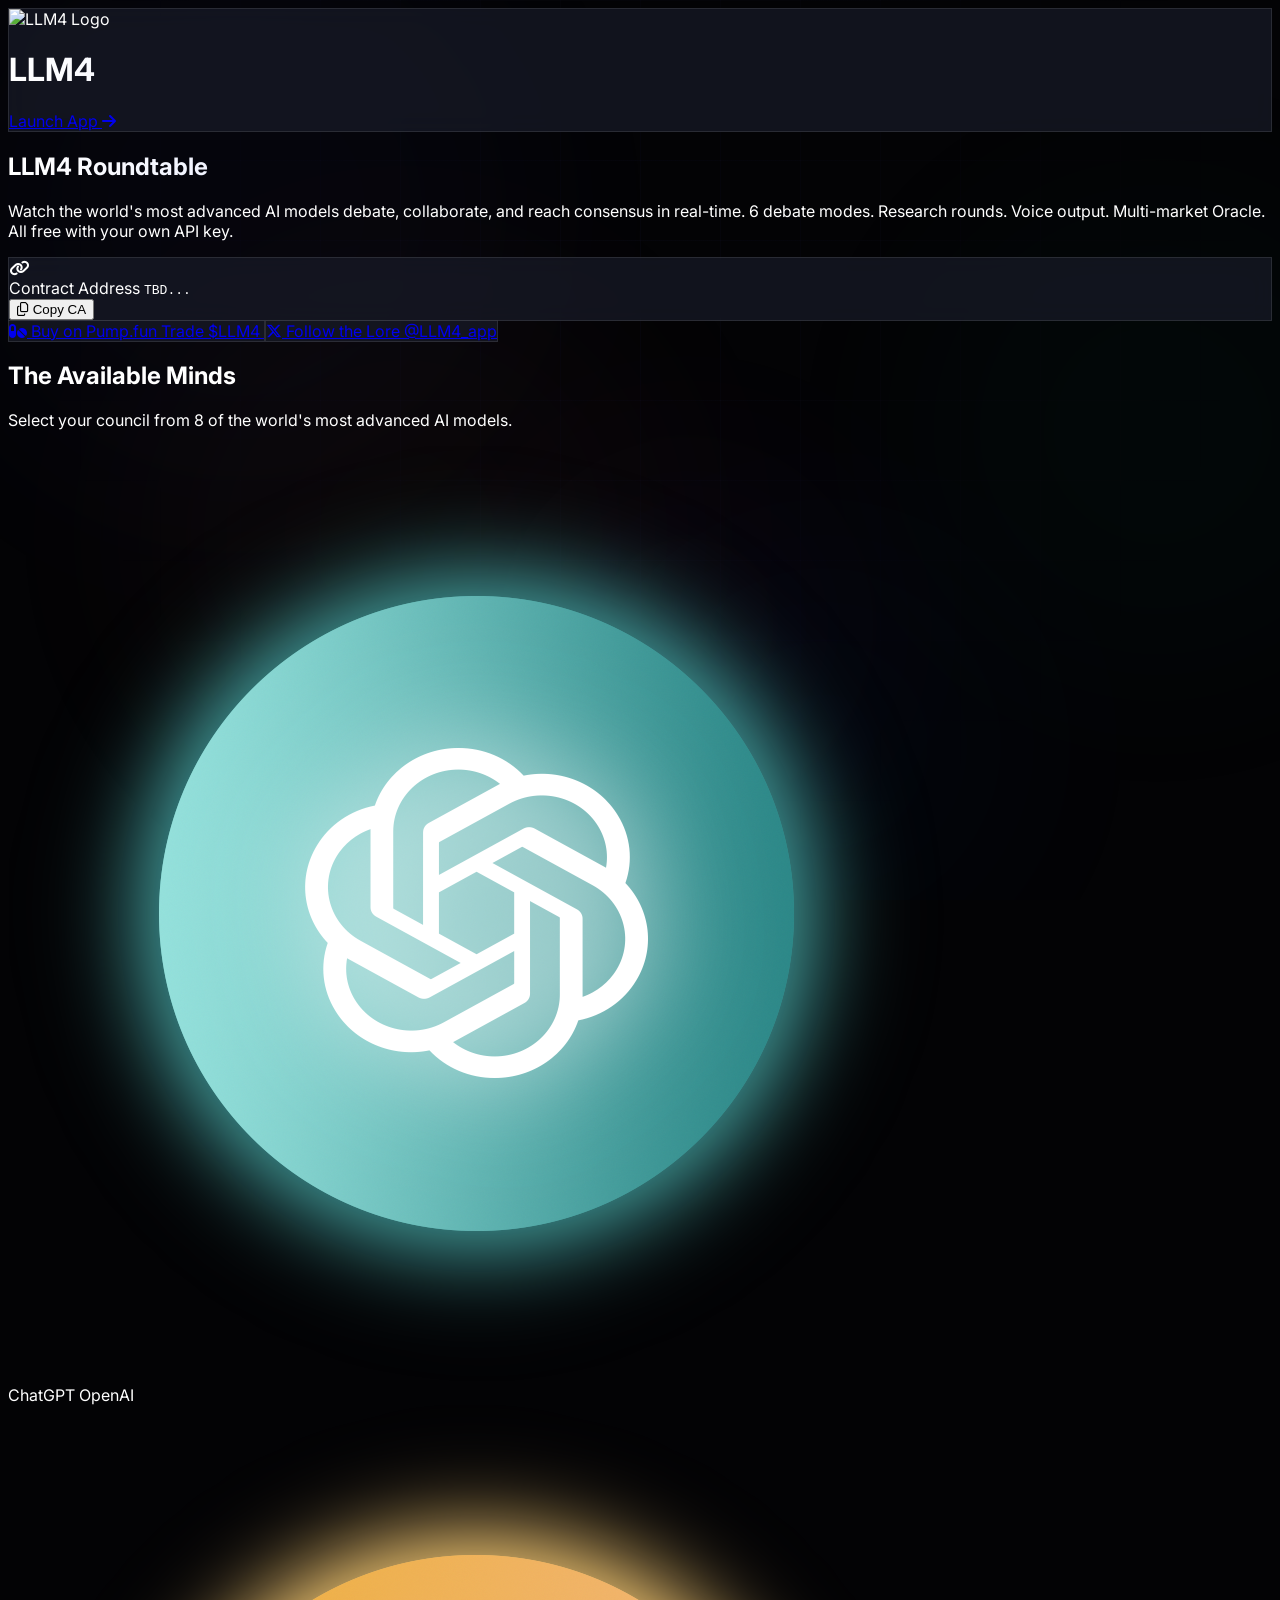
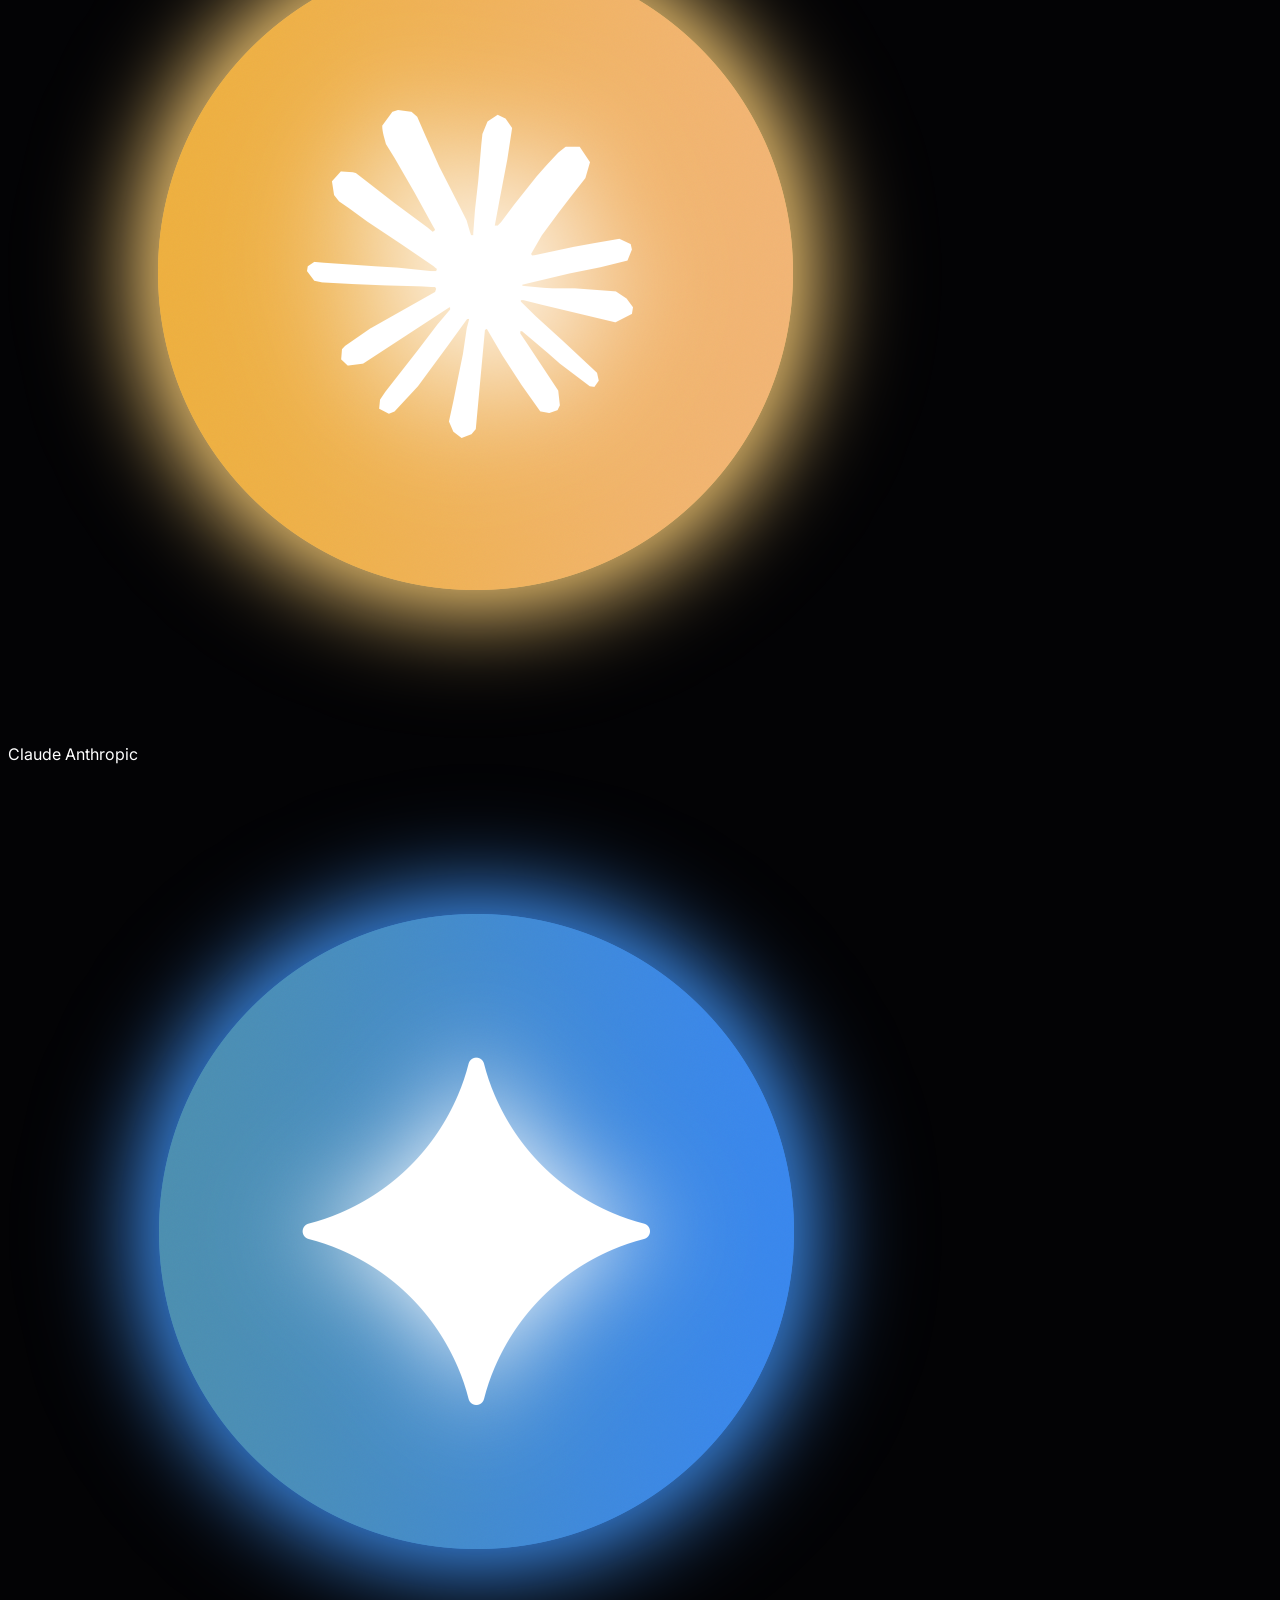
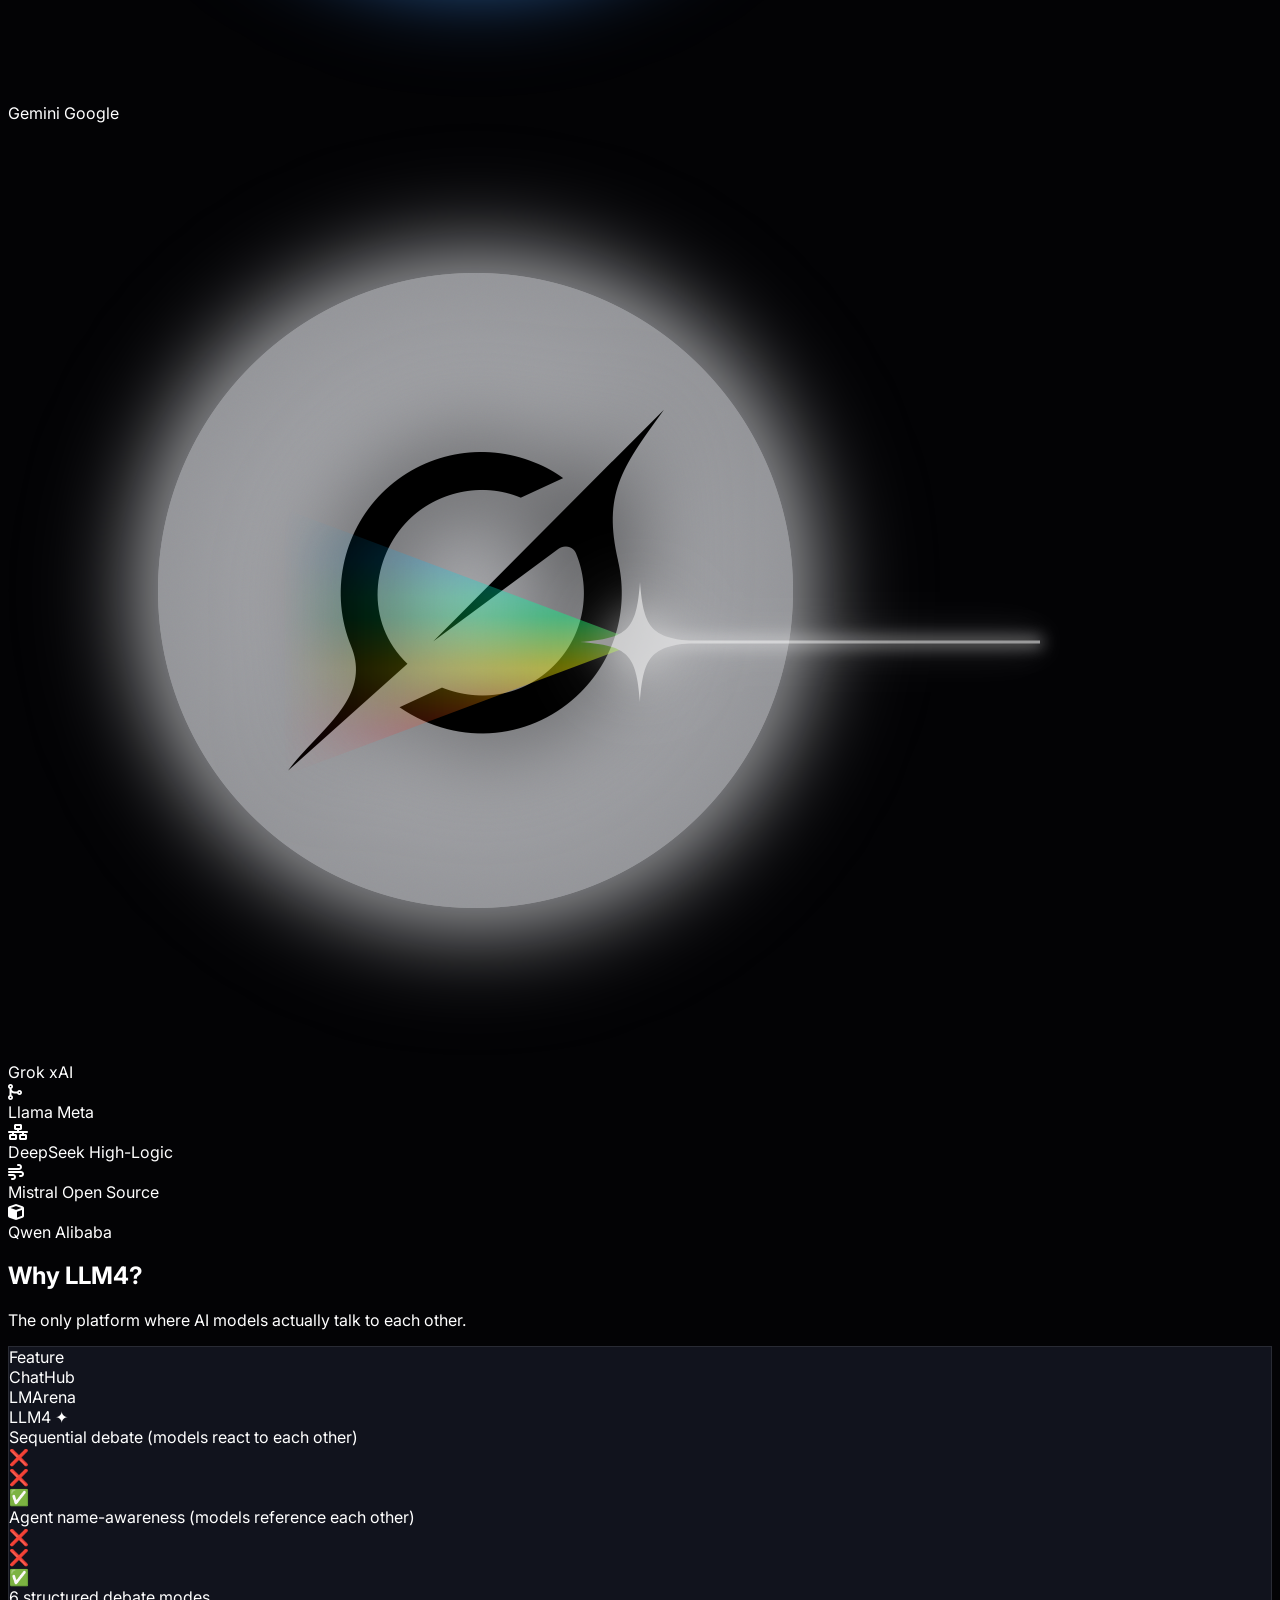
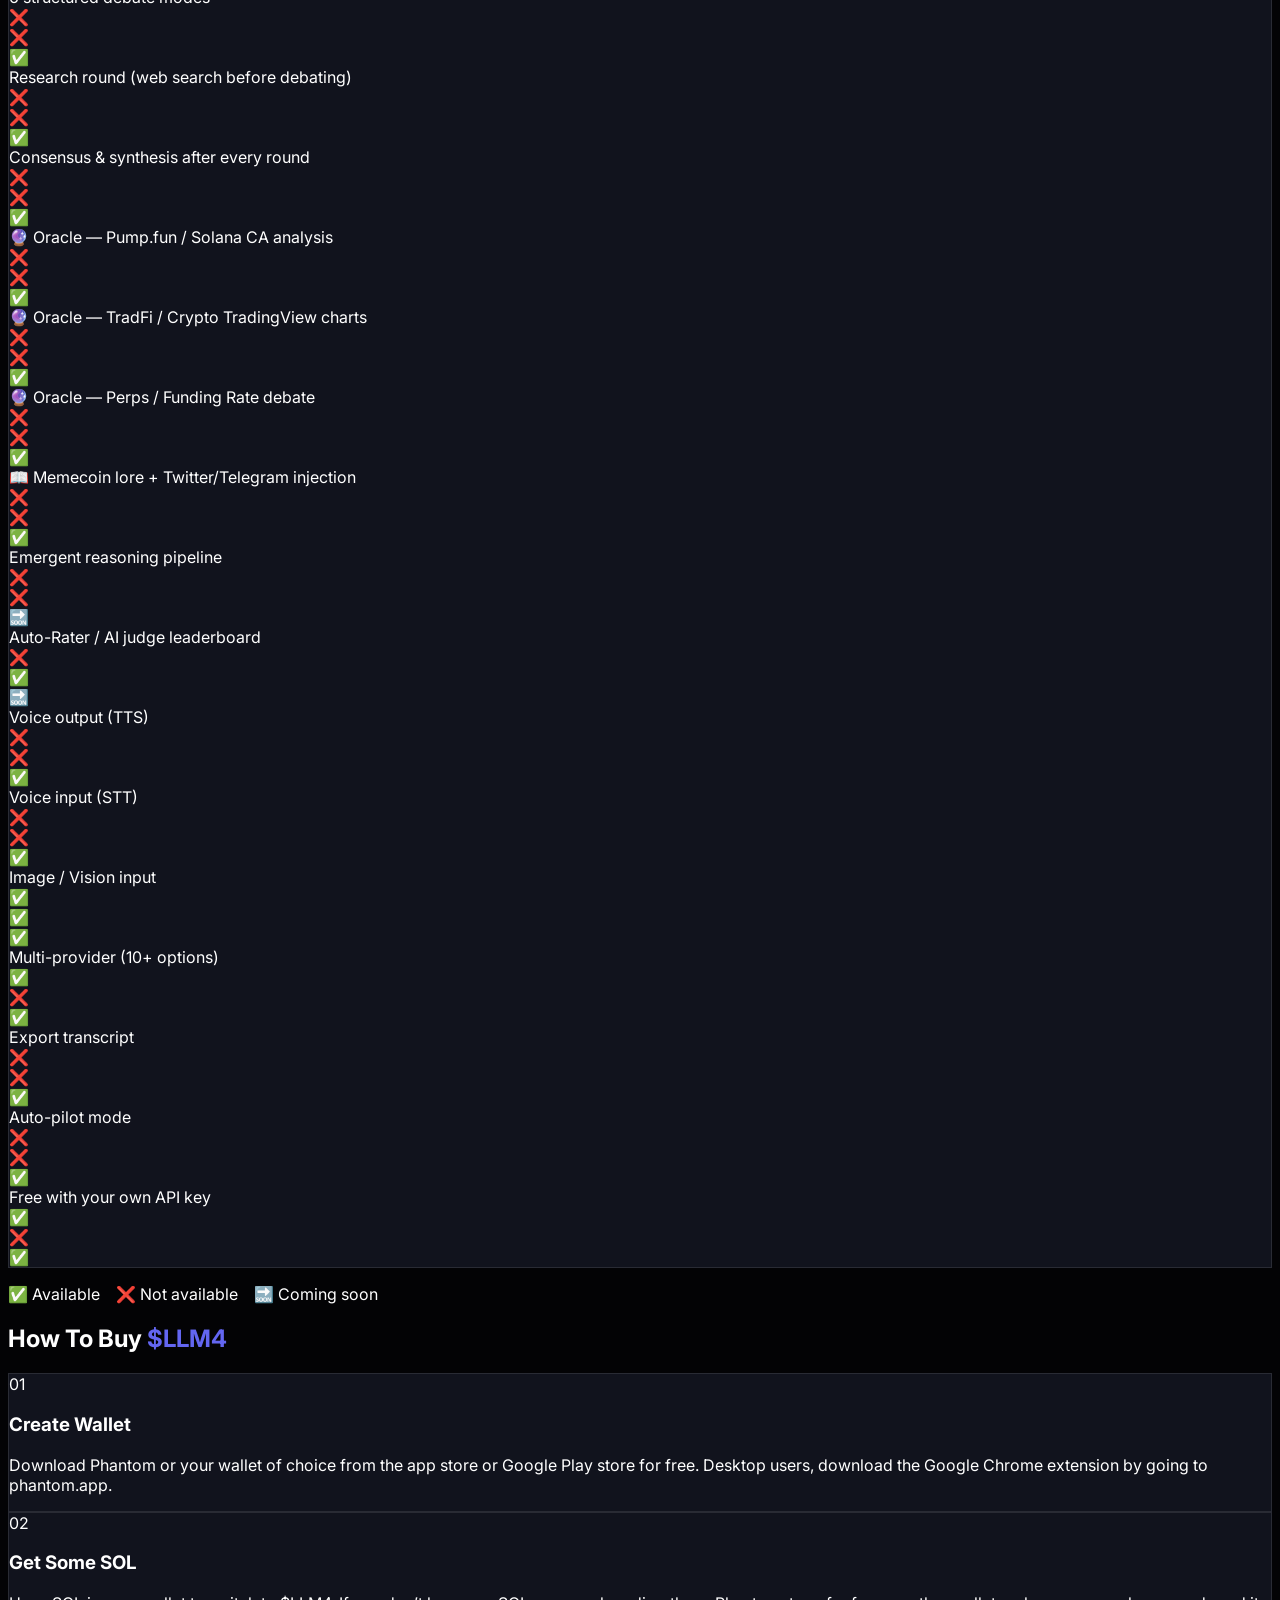
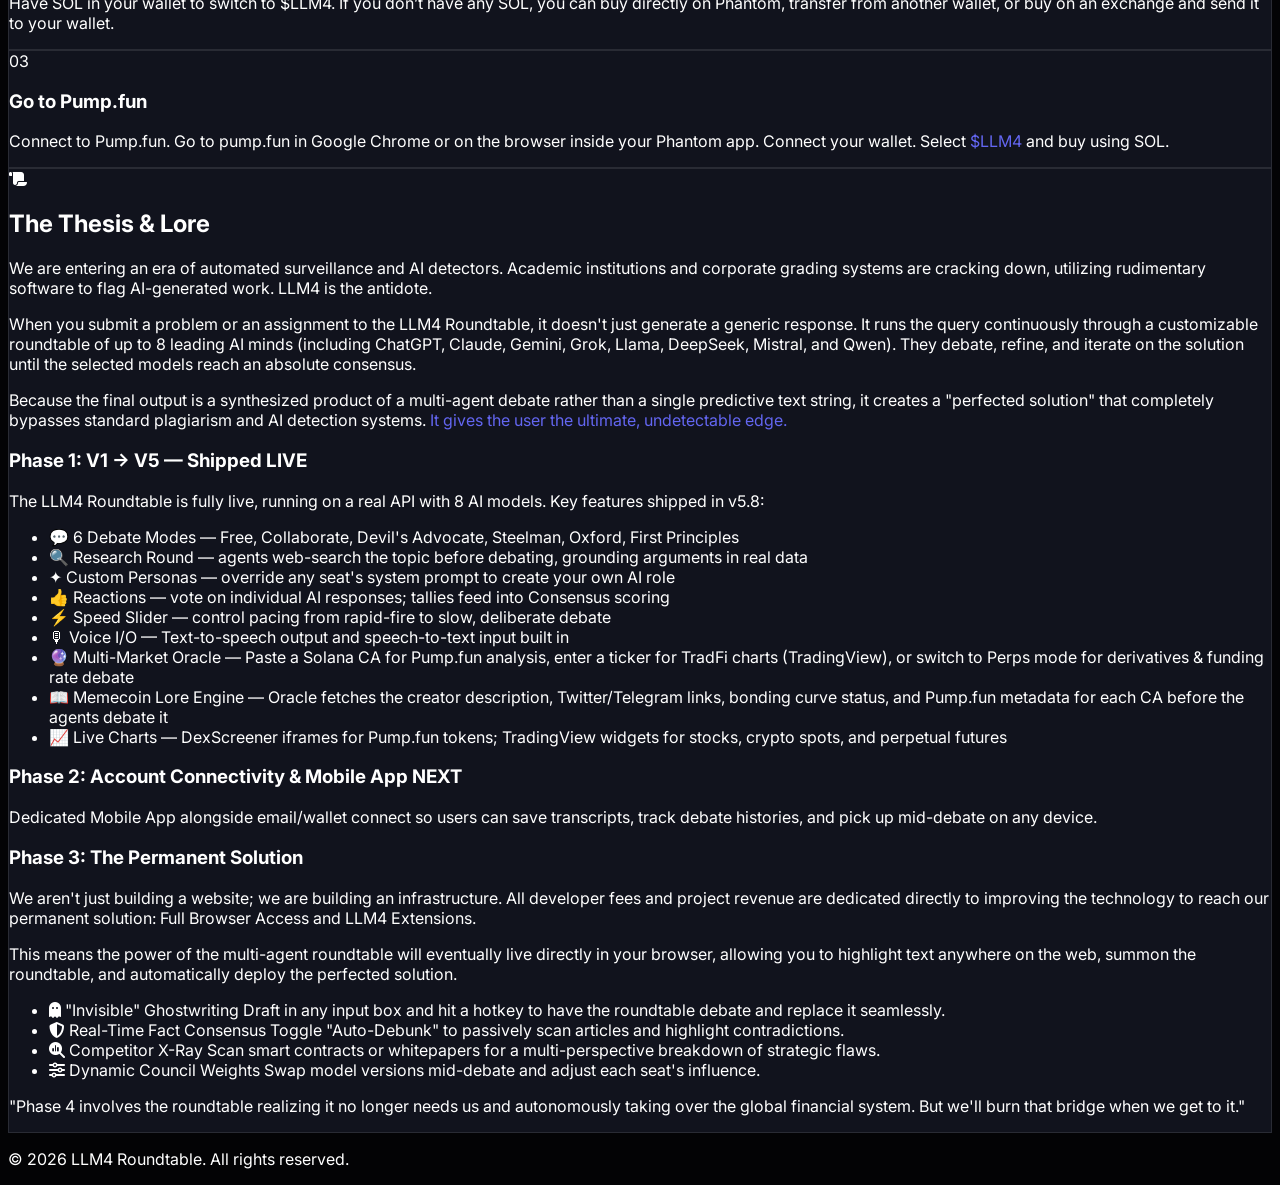
==== commit c820d734: "feat(landing): add Oracle, TradFi, Perps, and Lore Engine to Phase 1 features and comparison table" ====
--- a/index.html
+++ b/index.html
@@ -494,7 +494,7 @@
             </h1>
             <p class="text-gray-400 text-lg md:text-xl max-w-2xl mx-auto relative z-10 px-4">
                 Watch the world's most advanced AI models debate, collaborate, and reach consensus in real-time. 6
-                debate modes. Research rounds. Voice output. All free with your own API key.
+                debate modes. Research rounds. Voice output. Multi-market Oracle. All free with your own API key.
             </p>
         </section>
 
@@ -797,6 +797,9 @@
                                 rapid-fire to slow, deliberate debate</li>
                             <li><span class="text-white font-semibold">🎙 Voice I/O</span> — Text-to-speech output and
                                 speech-to-text input built in</li>
+                            <li><span class="text-white font-semibold">🔮 Multi-Market Oracle</span> — Paste a Solana CA for Pump.fun analysis, enter a ticker for TradFi charts (TradingView), or switch to Perps mode for derivatives & funding rate debate</li>
+                            <li><span class="text-white font-semibold">📖 Memecoin Lore Engine</span> — Oracle fetches the creator description, Twitter/Telegram links, bonding curve status, and Pump.fun metadata for each CA before the agents debate it</li>
+                            <li><span class="text-white font-semibold">📈 Live Charts</span> — DexScreener iframes for Pump.fun tokens; TradingView widgets for stocks, crypto spots, and perpetual futures</li>
                         </ul>
                     </div>
 
@@ -936,6 +939,10 @@
                 ['6 structured debate modes', '❌', '❌', '✅'],
                 ['Research round (web search before debating)', '❌', '❌', '✅'],
                 ['Consensus & synthesis after every round', '❌', '❌', '✅'],
+                ['🔮 Oracle — Pump.fun / Solana CA analysis', '❌', '❌', '✅'],
+                ['🔮 Oracle — TradFi / Crypto TradingView charts', '❌', '❌', '✅'],
+                ['🔮 Oracle — Perps / Funding Rate debate', '❌', '❌', '✅'],
+                ['📖 Memecoin lore + Twitter/Telegram injection', '❌', '❌', '✅'],
                 ['Emergent reasoning pipeline', '❌', '❌', '🔜'],
                 ['Auto-Rater / AI judge leaderboard', '❌', '✅', '🔜'],
                 ['Voice output (TTS)', '❌', '❌', '✅'],
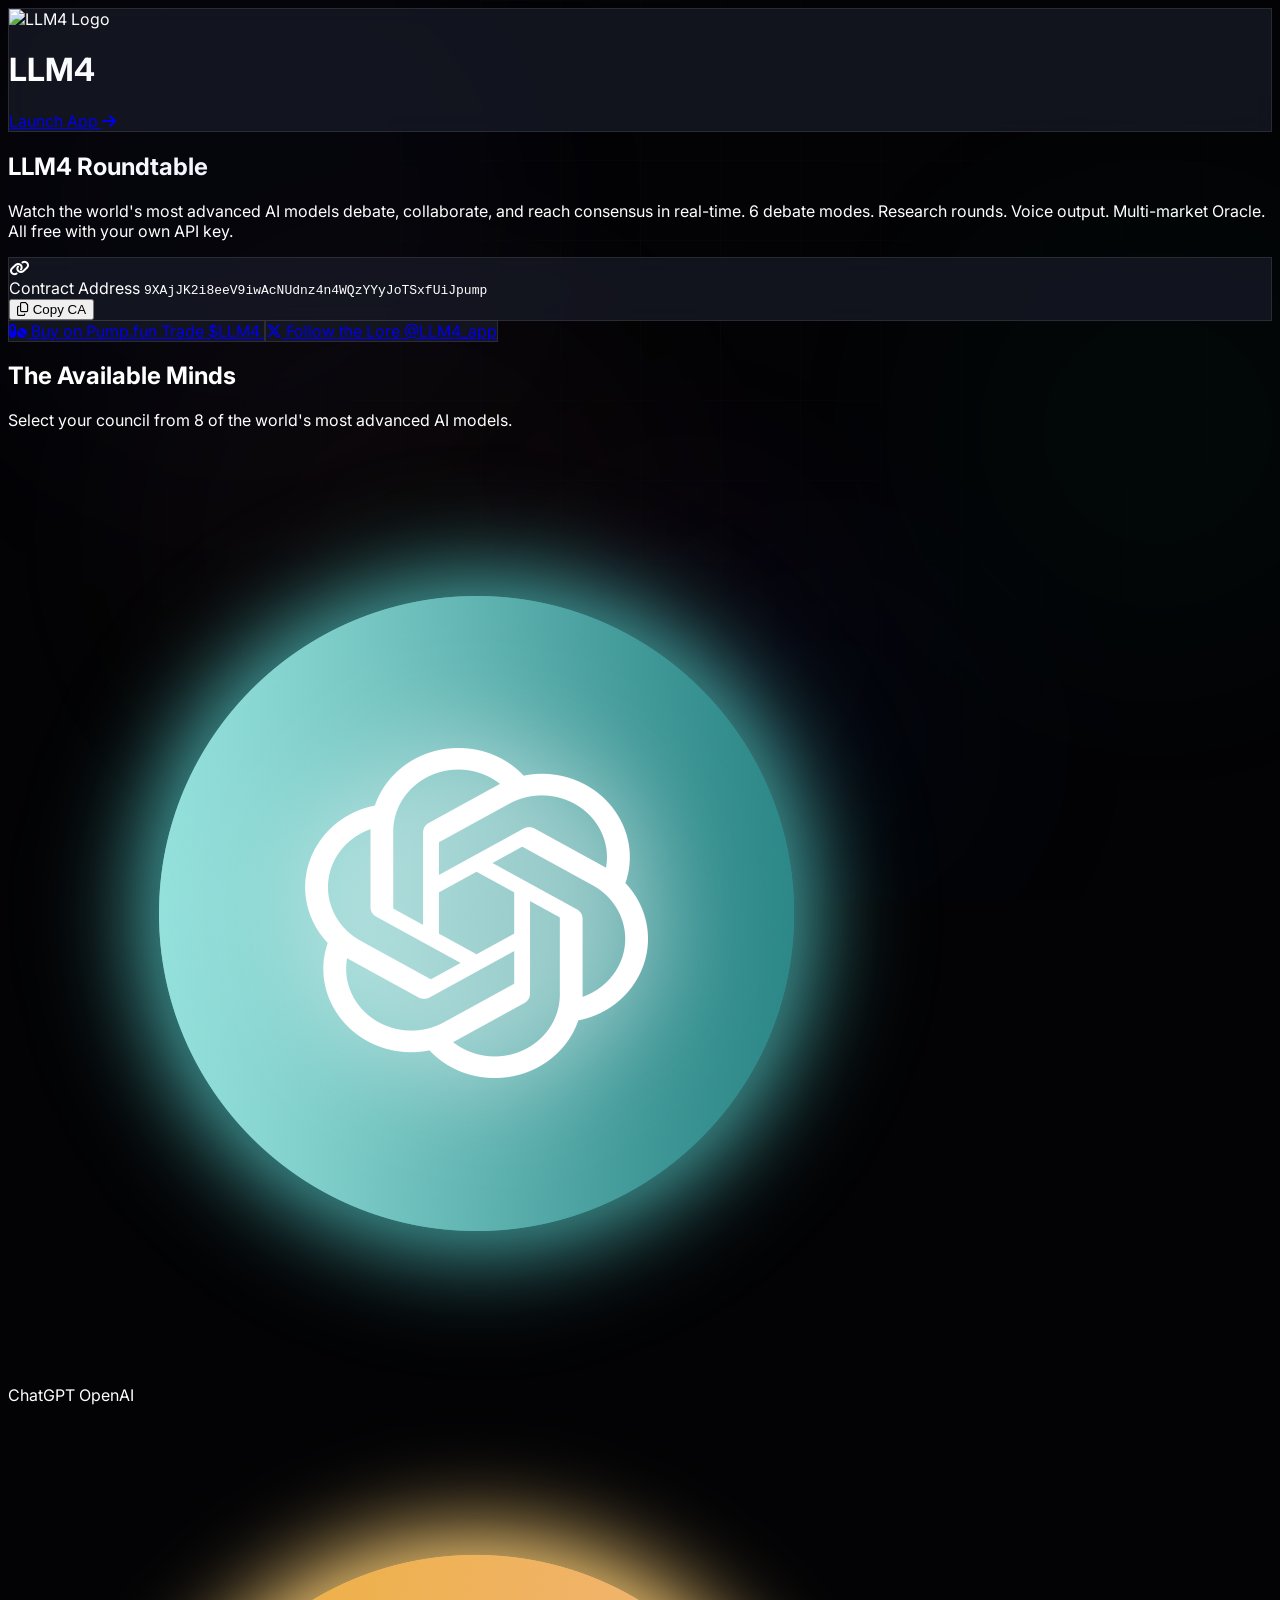
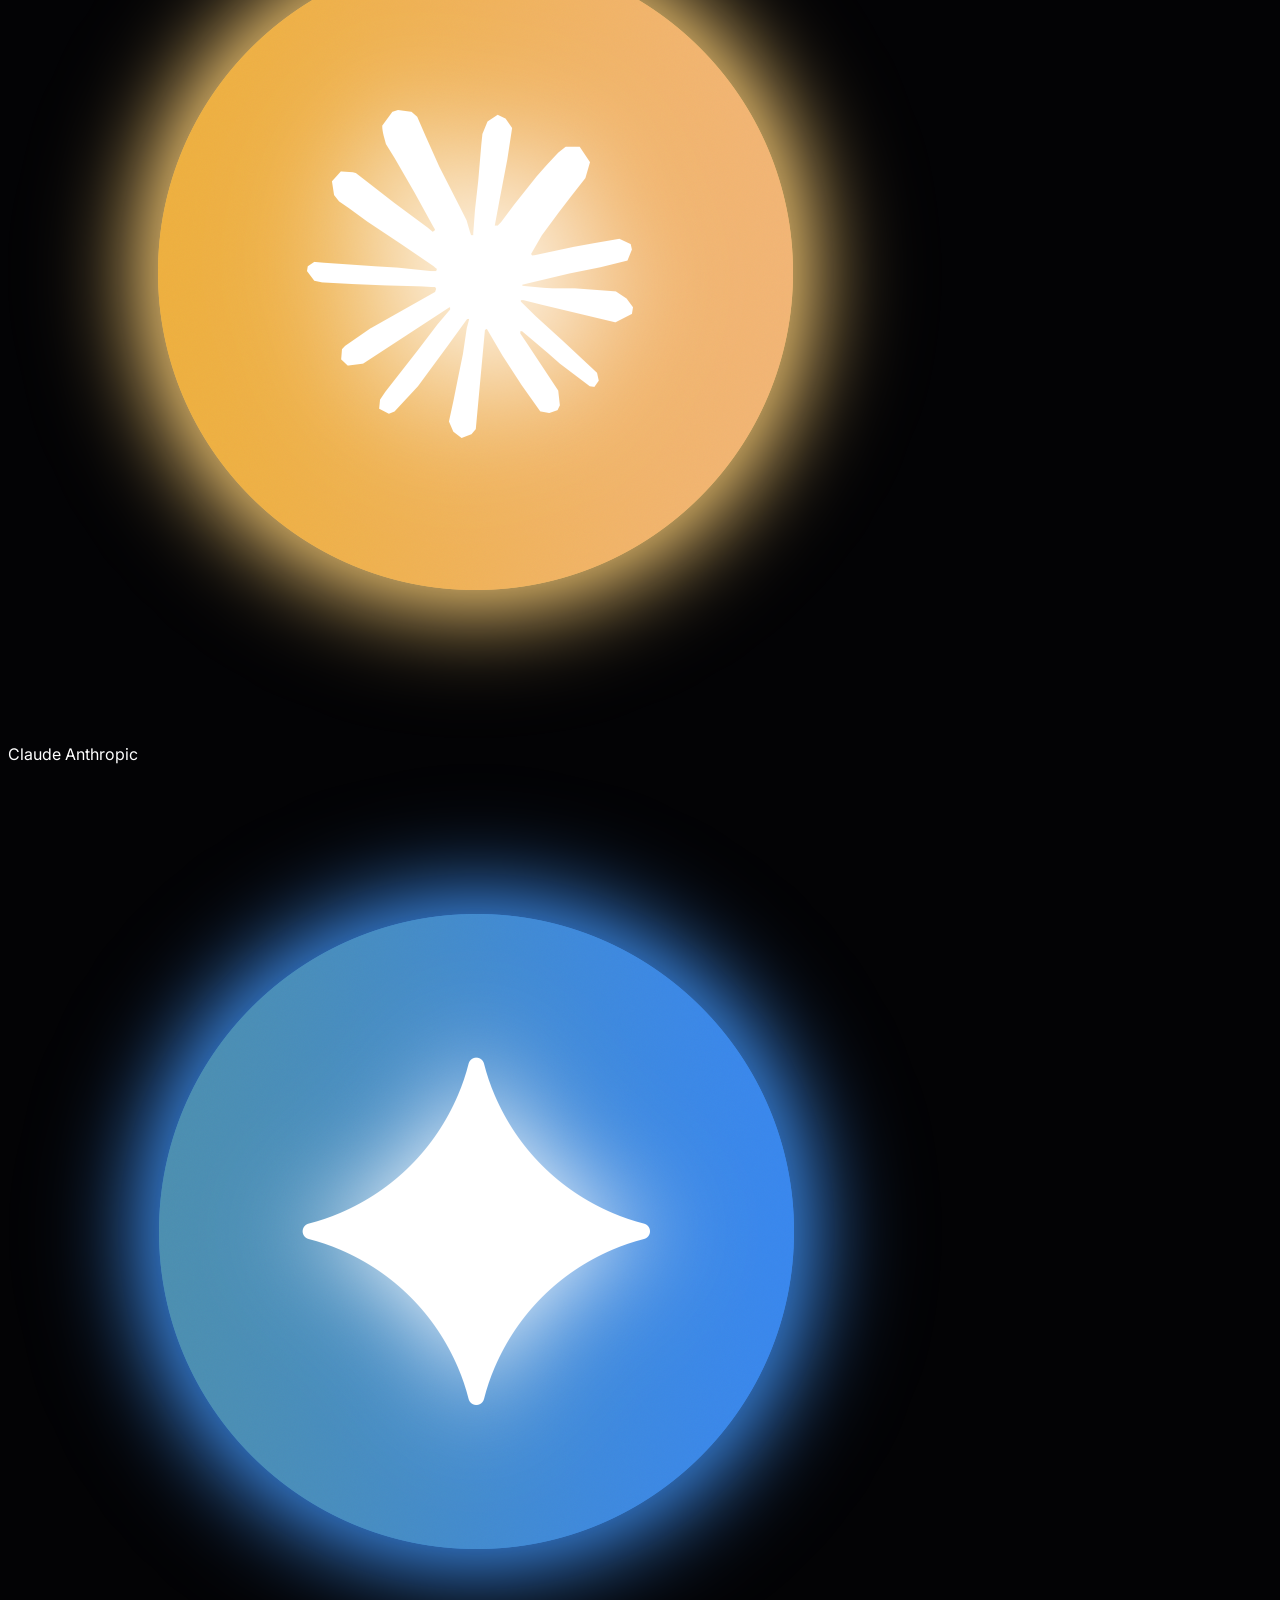
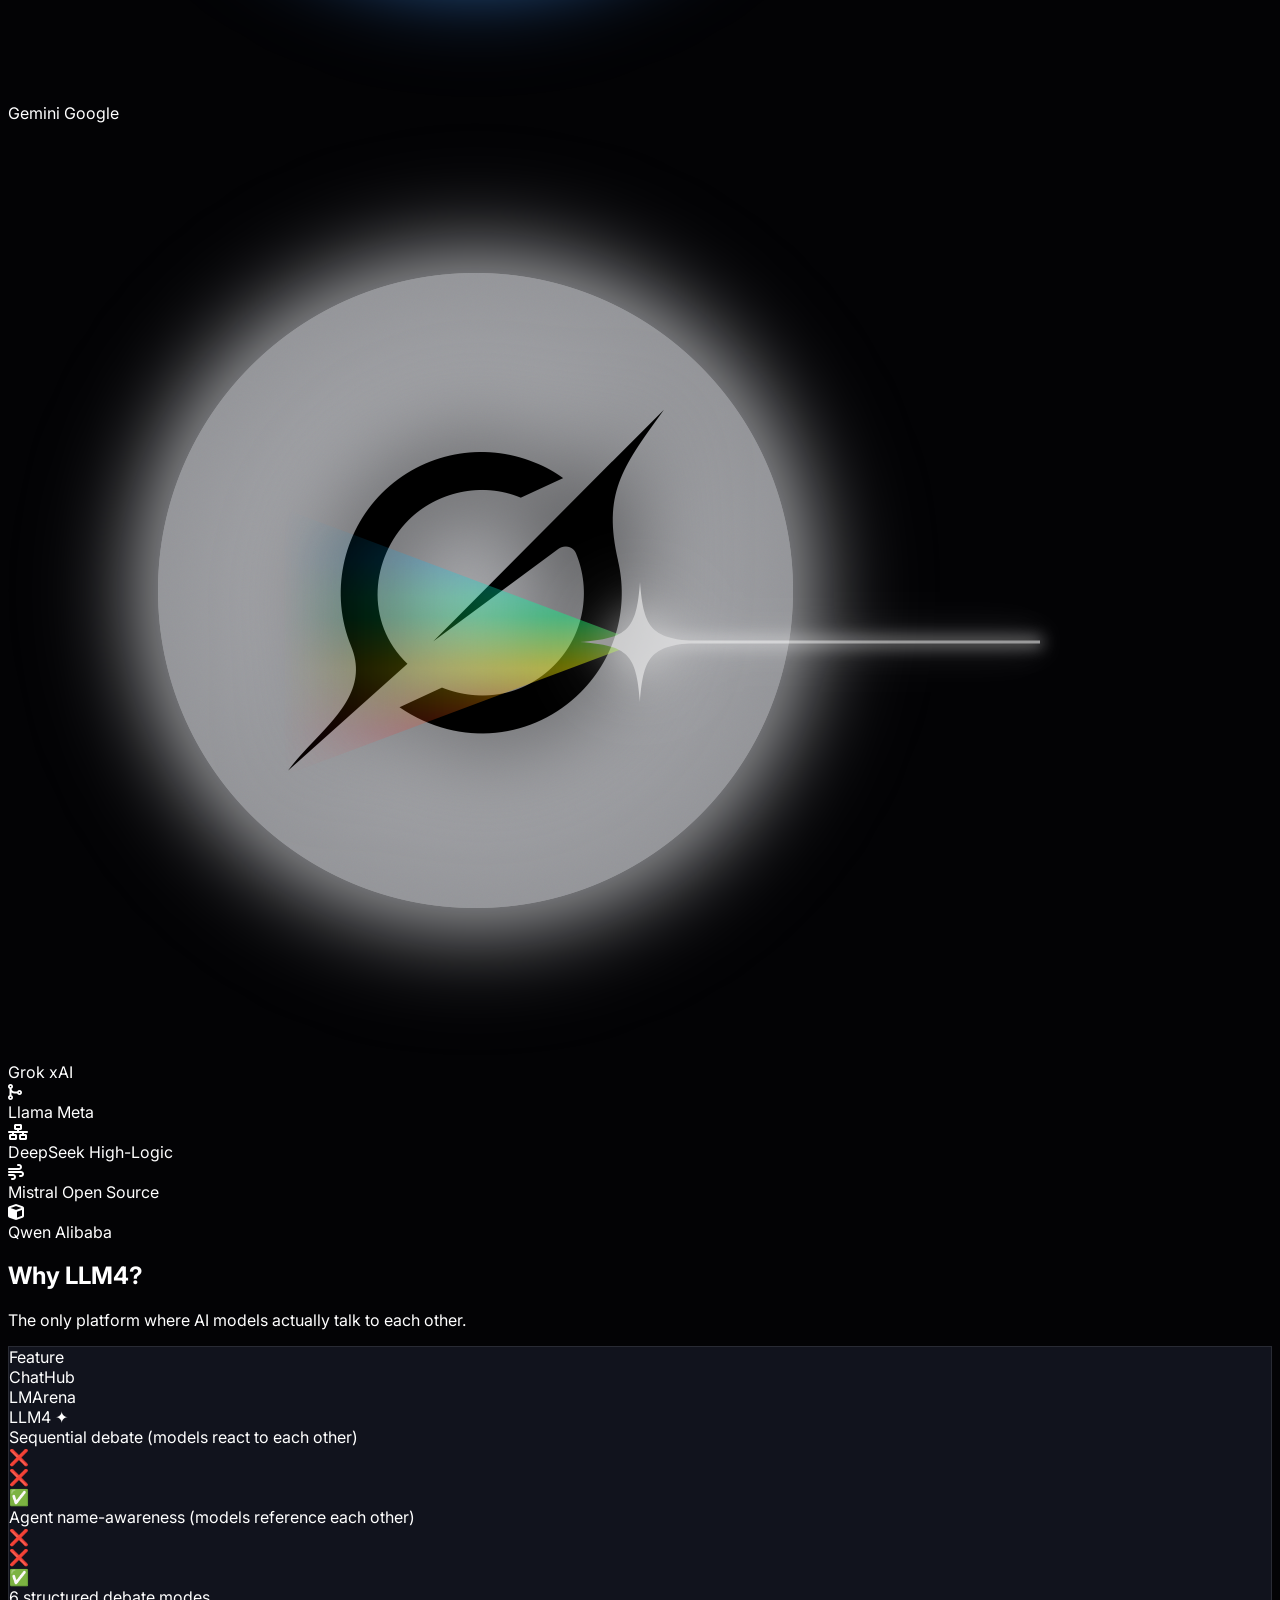
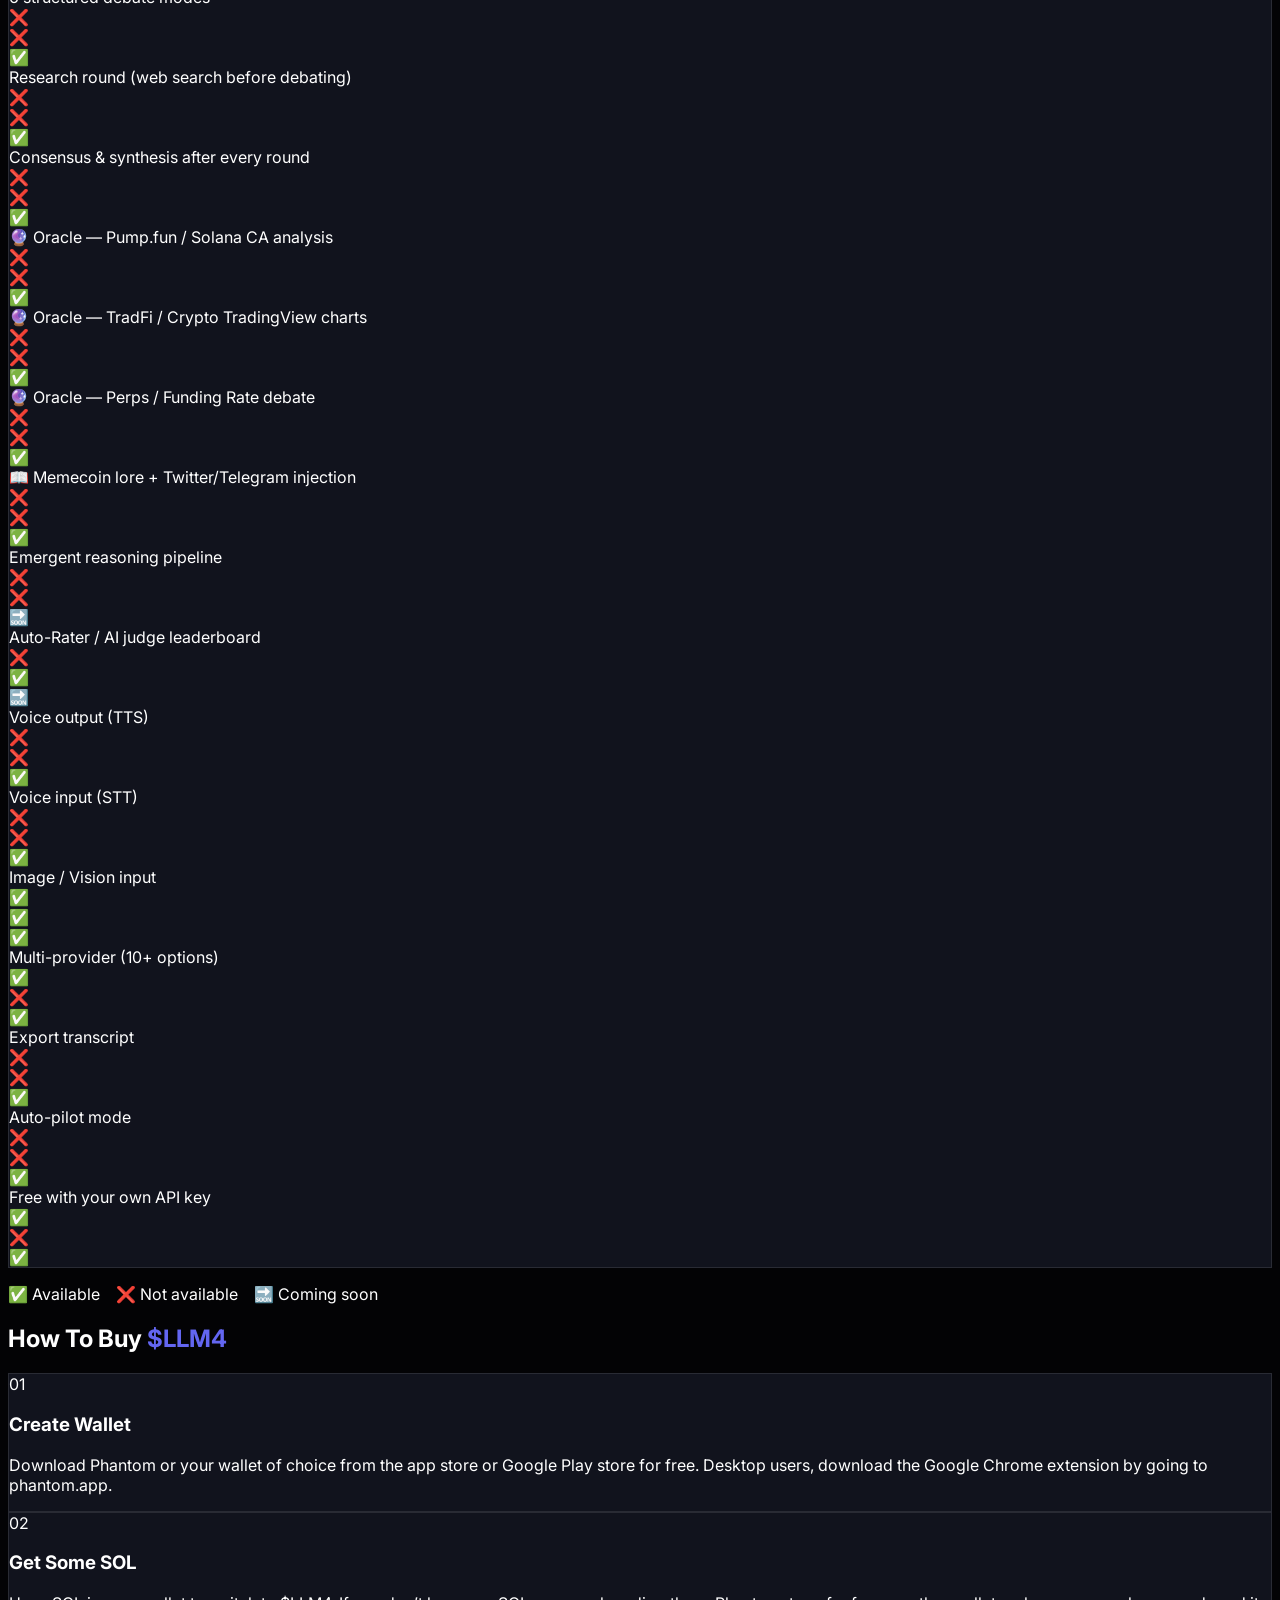
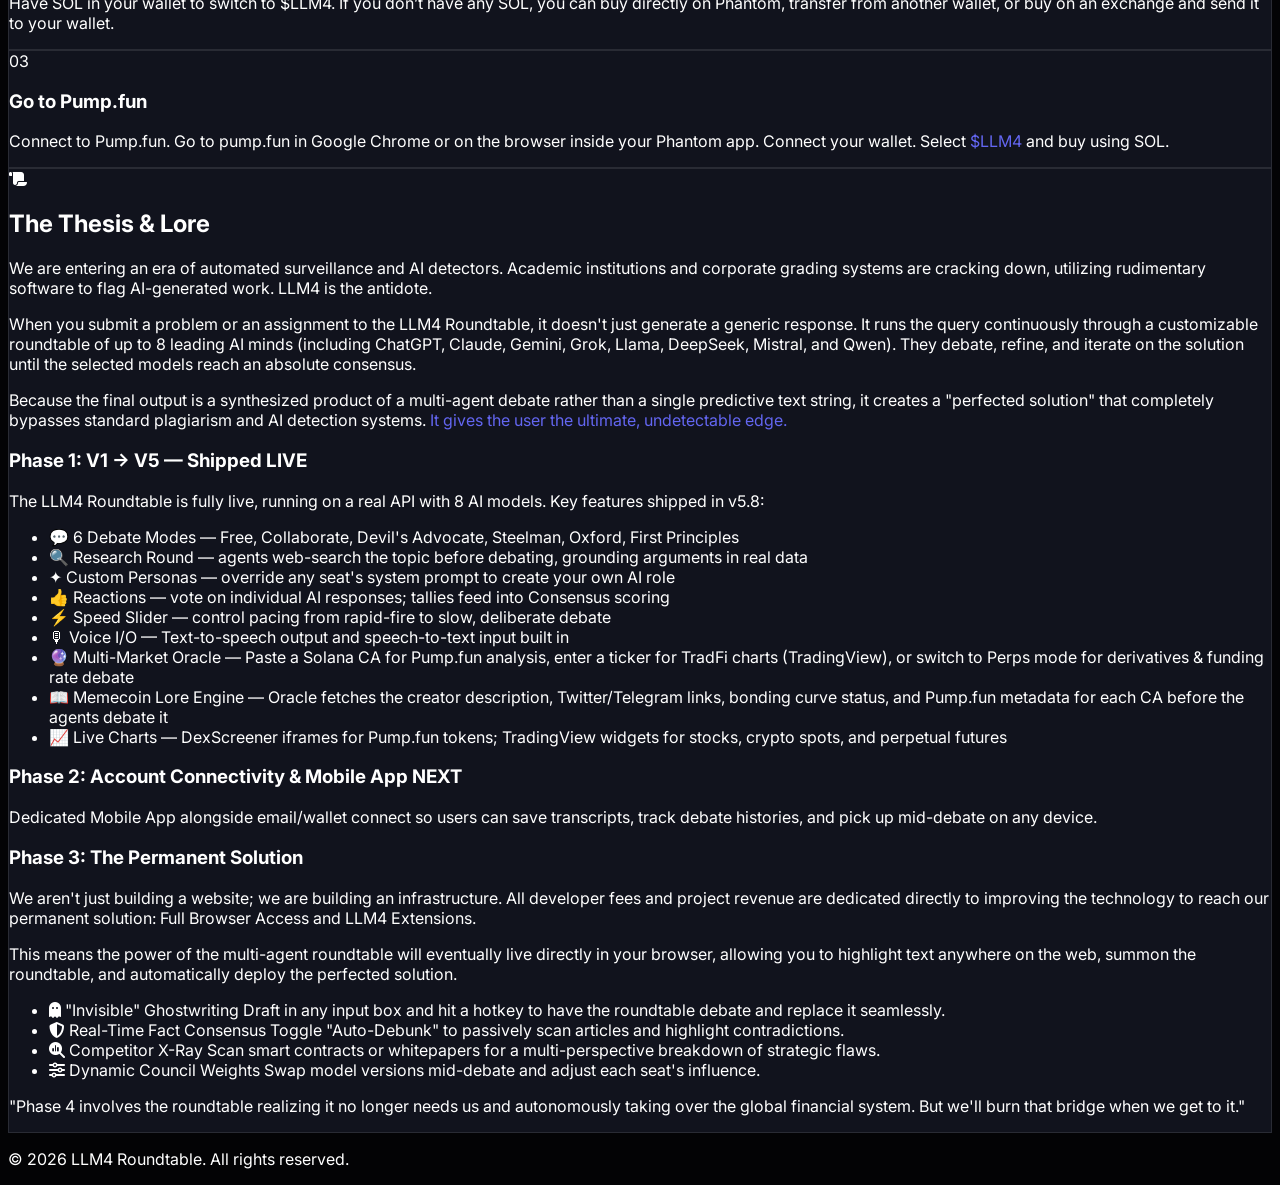
==== commit ac101bf1: "Update CA and Pump link for launch" ====
--- a/index.html
+++ b/index.html
@@ -514,7 +514,7 @@
                             class="block text-xs text-center sm:text-left text-gray-400 uppercase tracking-wider font-bold mb-1">Contract
                             Address</span>
                         <code id="landing-ca"
-                            class="text-white font-mono text-xs sm:text-base select-all block break-all text-center sm:text-left">TBD...</code>
+                            class="text-white font-mono text-xs sm:text-base select-all block break-all text-center sm:text-left">9XAjJK2i8eeV9iwAcNUdnz4n4WQzYYyJoTSxfUiJpump</code>
                     </div>
                 </div>
                 <button onclick="copyLandingCA()"
@@ -527,7 +527,7 @@
             <!-- Social Links Grid -->
             <div class="grid grid-cols-1 md:grid-cols-2 gap-6">
                 <!-- Pump.fun -->
-                <a href="#" target="_blank"
+                <a href="https://pump.fun/coin/9XAjJK2i8eeV9iwAcNUdnz4n4WQzYYyJoTSxfUiJpump" target="_blank"
                     class="group glass-panel rounded-2xl p-8 flex flex-col items-center hover:border-green-400/50 hover:shadow-xl hover:shadow-green-500/10 transition-all duration-300 transform hover:-translate-y-1">
                     <i
                         class="fa-solid fa-pills text-4xl mb-4 text-gray-500 group-hover:text-green-400 transition-colors"></i>
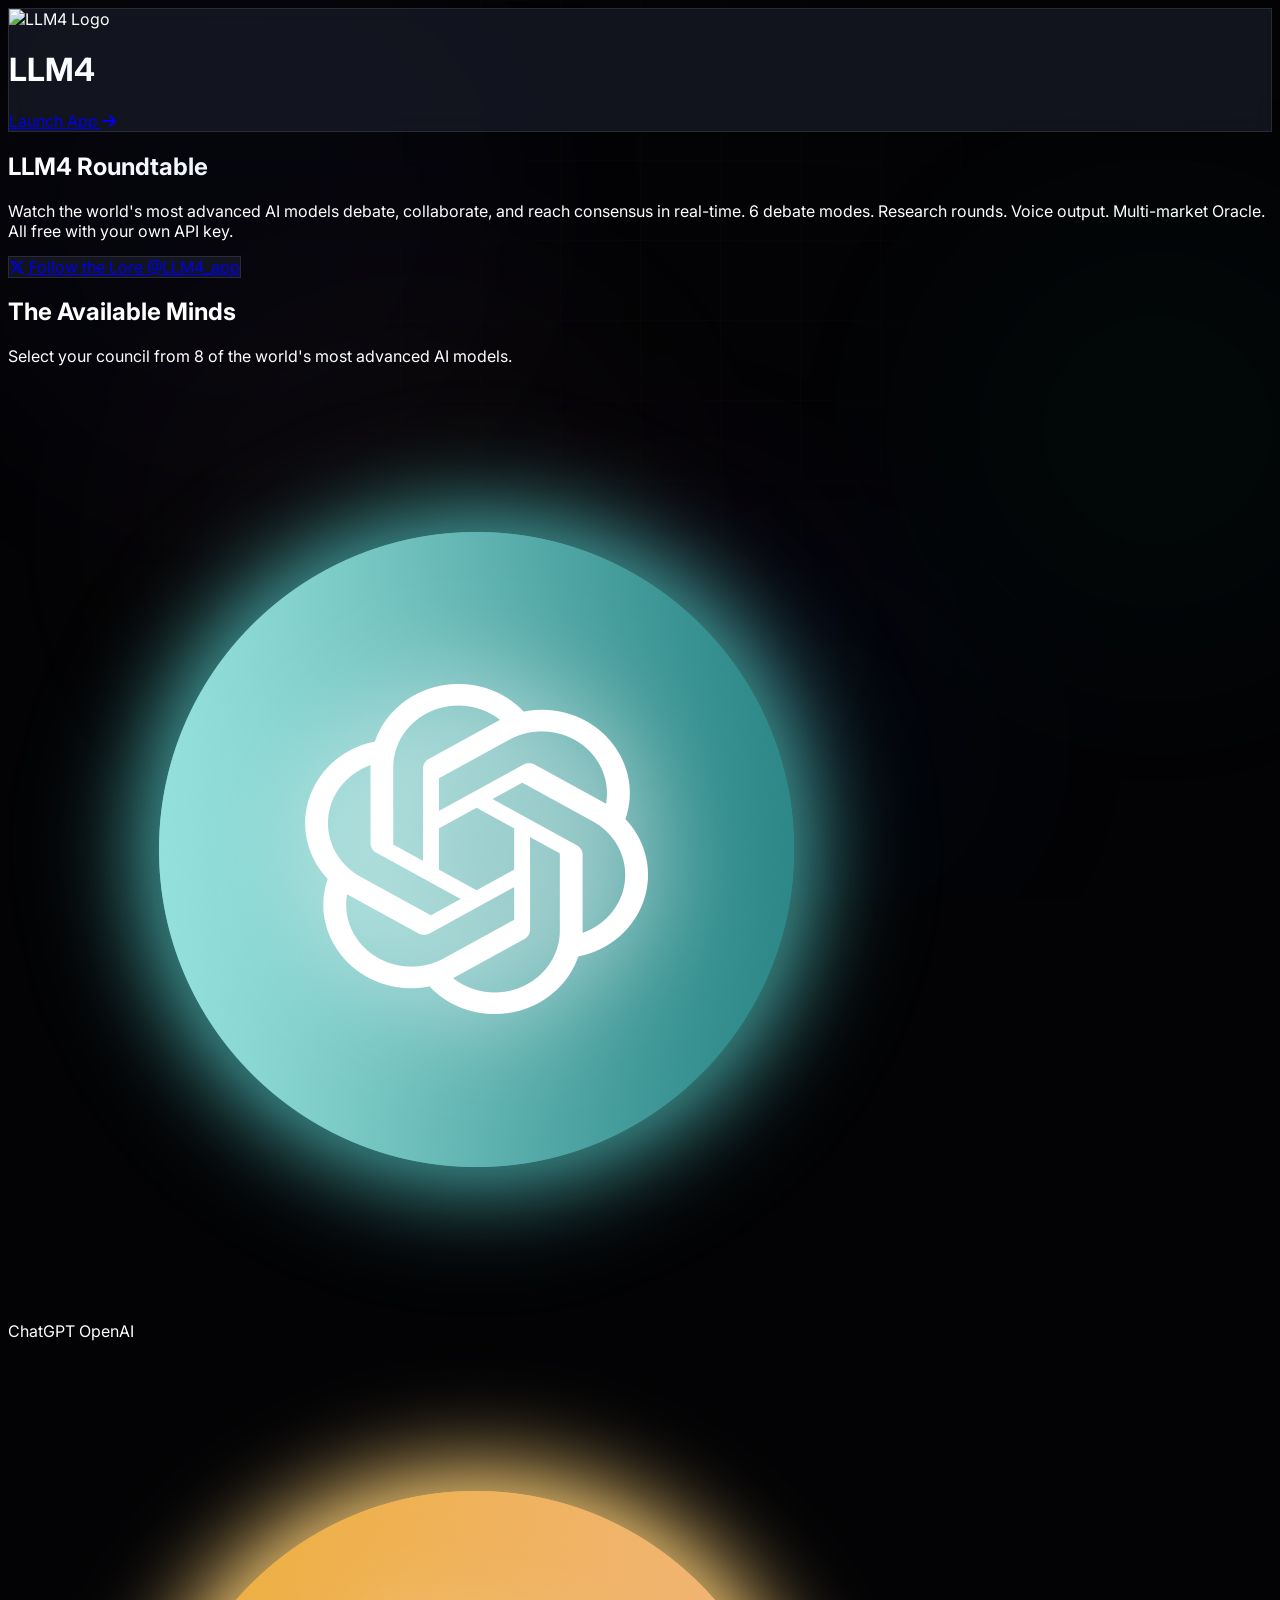
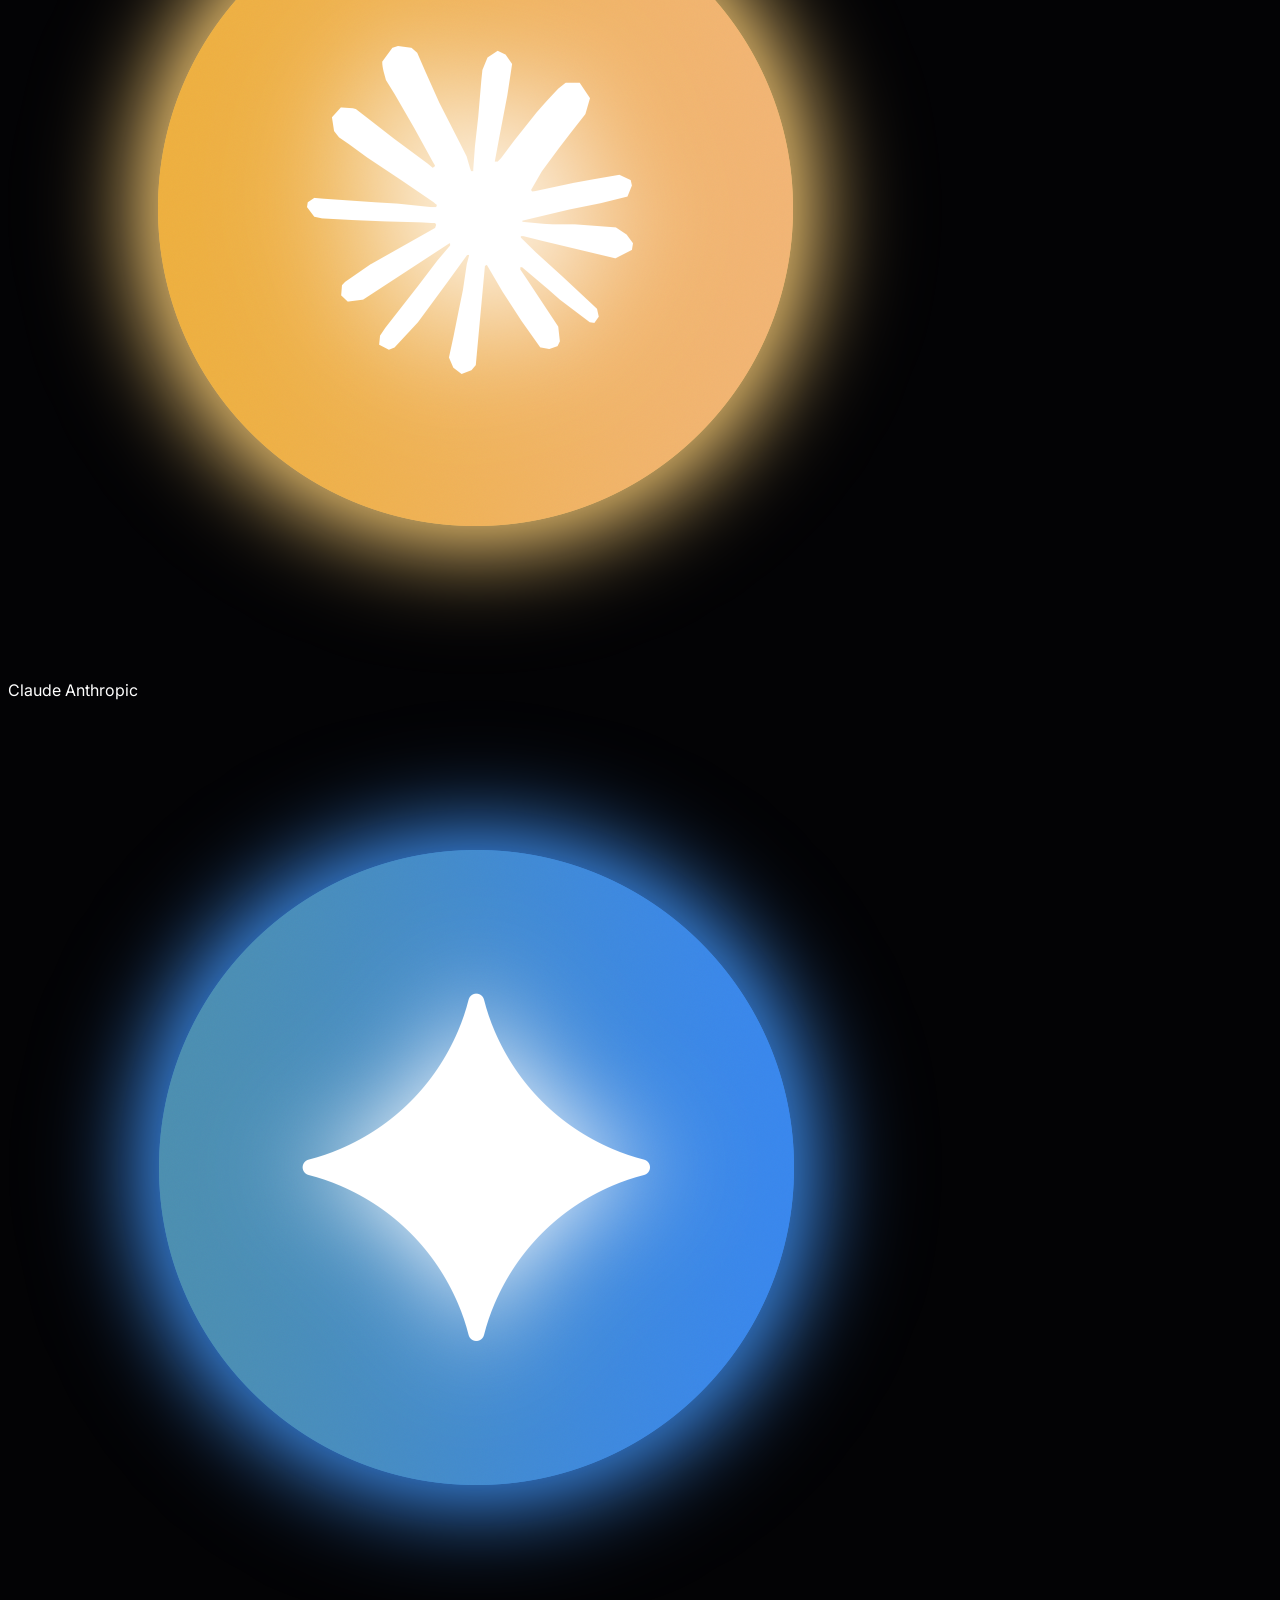
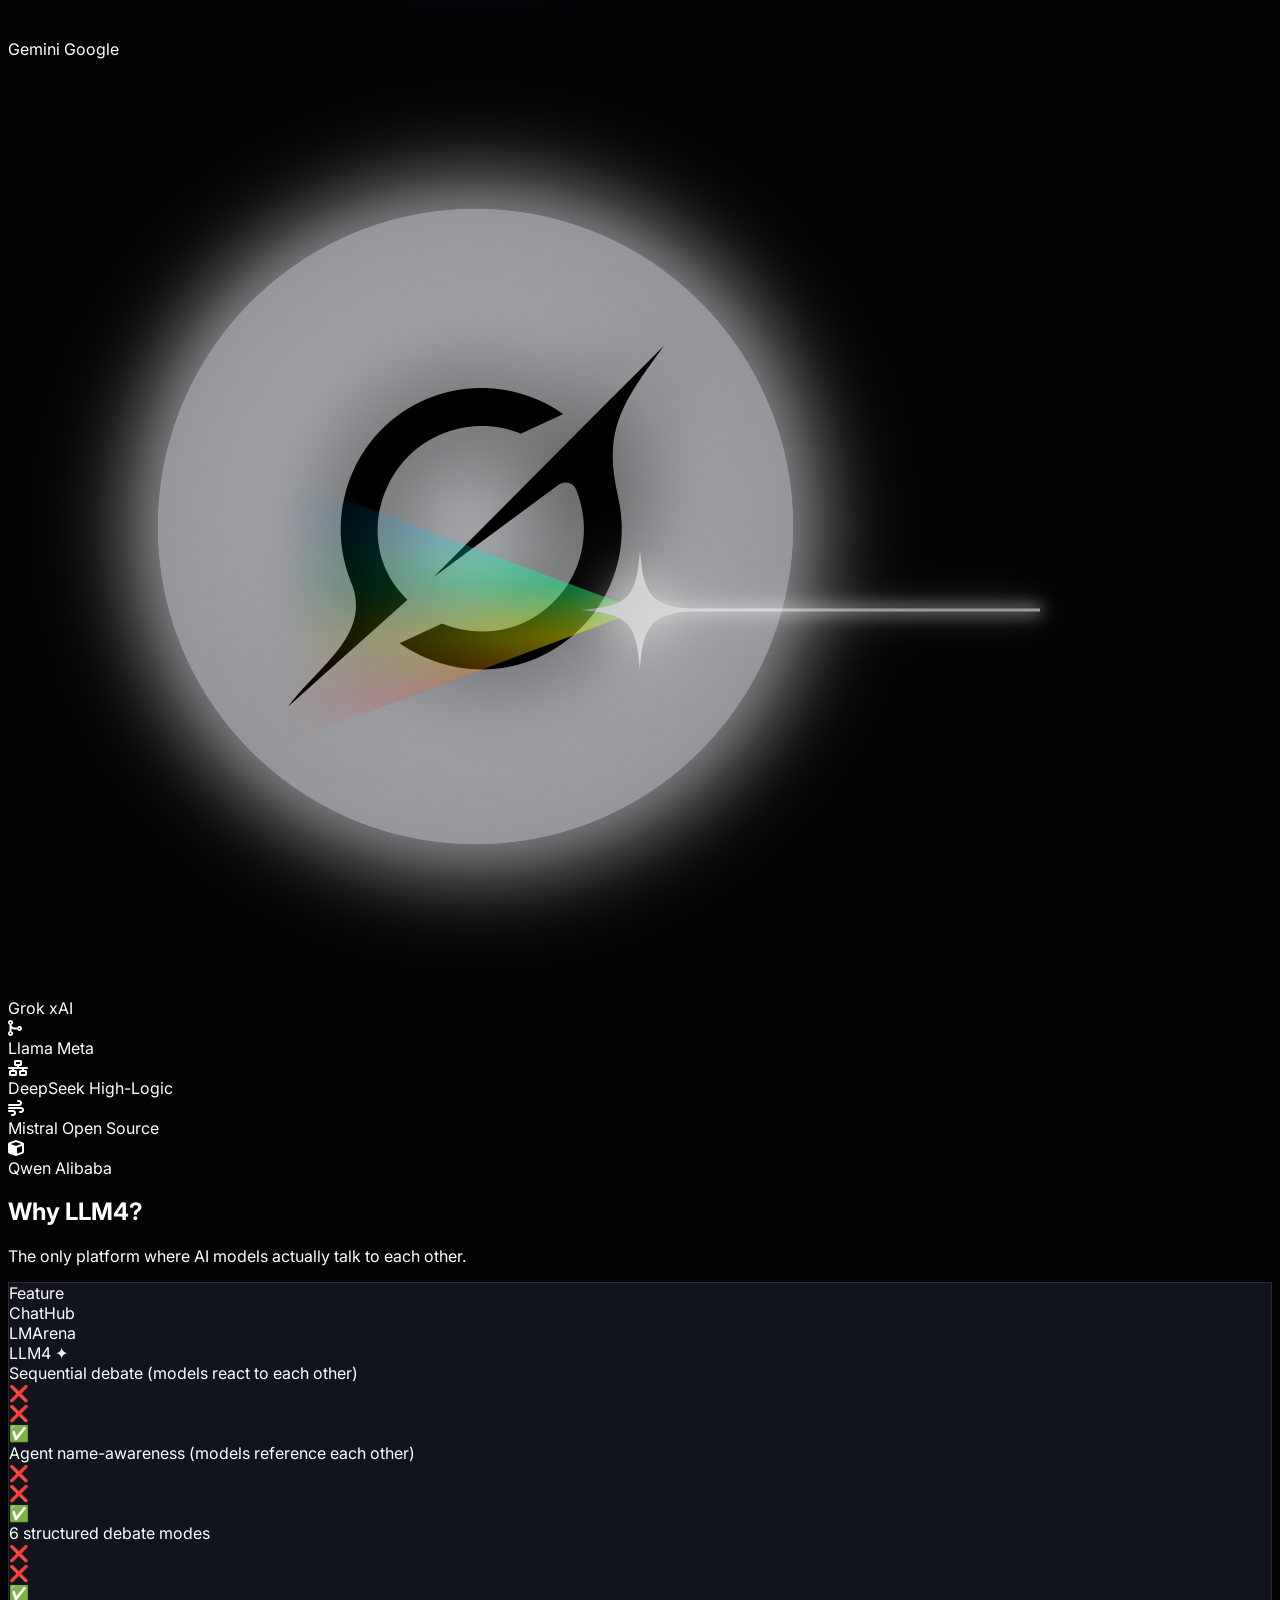
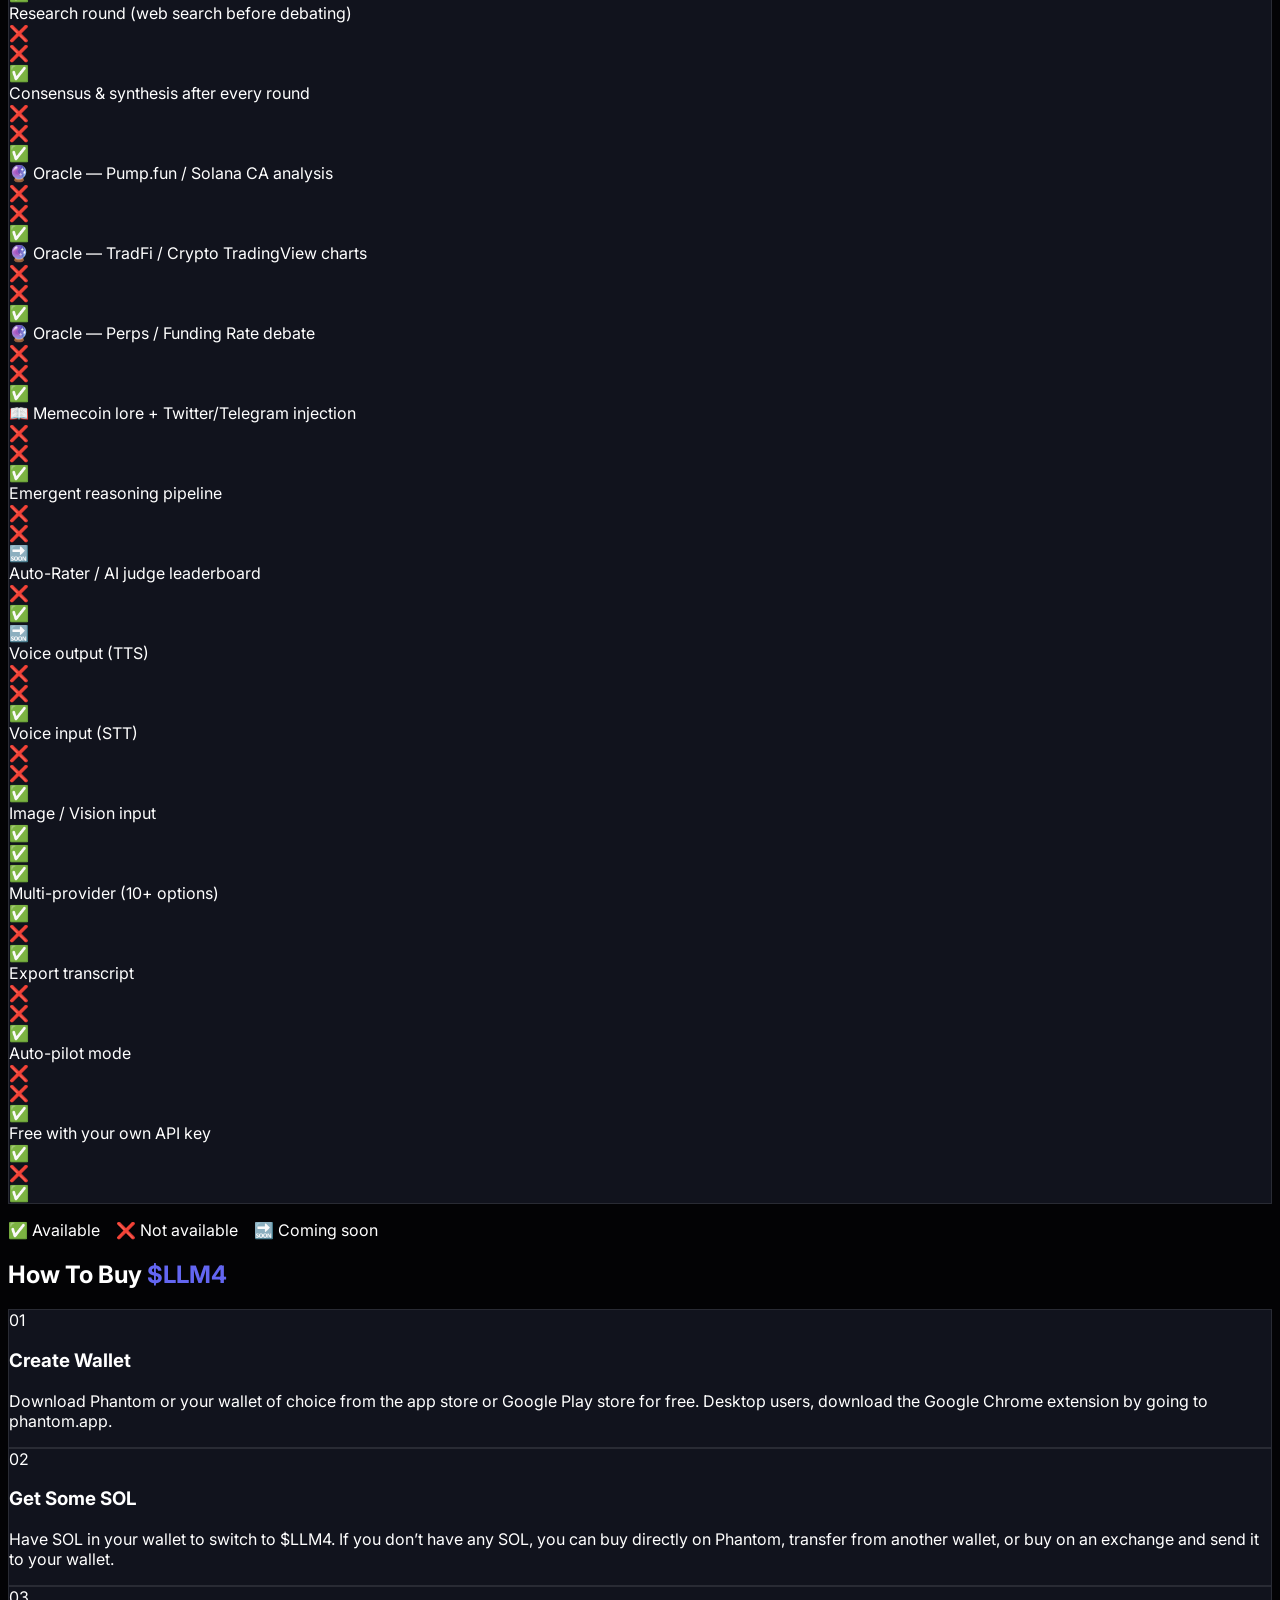
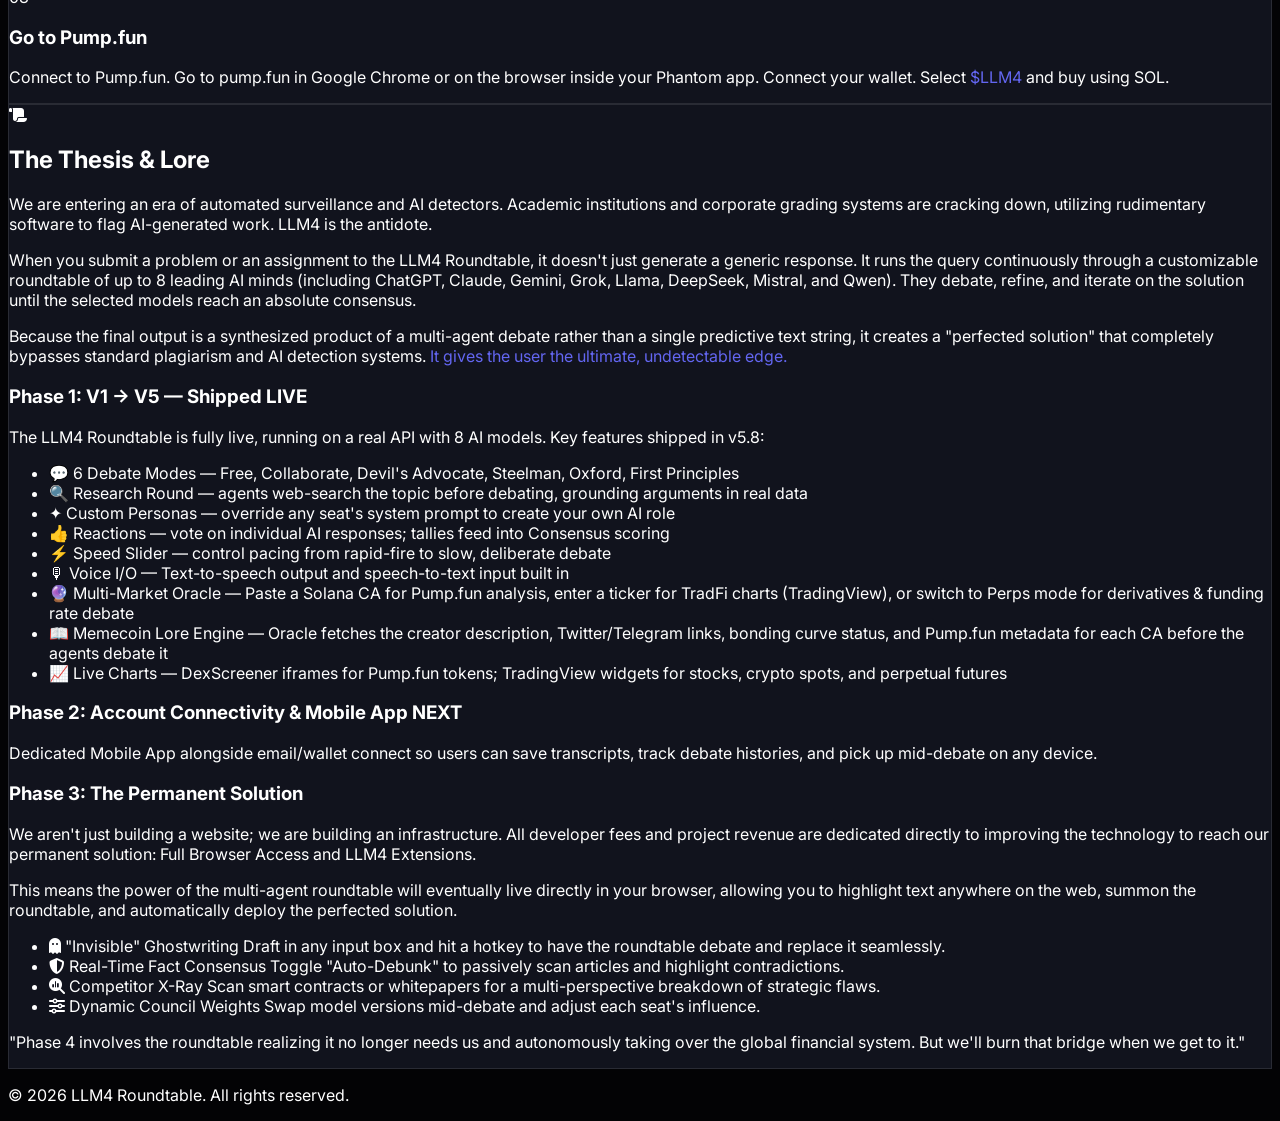
==== commit cff42da7: "Comment out CA and Pump.fun links" ====
--- a/index.html
+++ b/index.html
@@ -501,7 +501,7 @@
         <!-- Social Links & CA Section -->
         <section class="max-w-3xl mx-auto space-y-6">
 
-            <!-- CA Copy Box -->
+            <!-- CA Copy Box 
             <div
                 class="glass-panel rounded-2xl p-6 flex flex-col items-center justify-between gap-4 border border-indigo-500/20 shadow-lg shadow-indigo-500/5 group hover:border-indigo-500/50 transition-colors sm:flex-row">
                 <div class="flex items-center gap-3 w-full sm:w-auto">
@@ -523,10 +523,11 @@
                     <span id="copy-landing-text">Copy CA</span>
                 </button>
             </div>
+            -->
 
             <!-- Social Links Grid -->
-            <div class="grid grid-cols-1 md:grid-cols-2 gap-6">
-                <!-- Pump.fun -->
+            <div class="grid grid-cols-1 max-w-sm mx-auto gap-6">
+                <!-- Pump.fun 
                 <a href="https://pump.fun/coin/9XAjJK2i8eeV9iwAcNUdnz4n4WQzYYyJoTSxfUiJpump" target="_blank"
                     class="group glass-panel rounded-2xl p-8 flex flex-col items-center hover:border-green-400/50 hover:shadow-xl hover:shadow-green-500/10 transition-all duration-300 transform hover:-translate-y-1">
                     <i
@@ -534,6 +535,7 @@
                     <span class="text-xl font-bold text-gray-200 group-hover:text-green-400">Buy on Pump.fun</span>
                     <span class="text-sm text-gray-500 mt-2">Trade $LLM4</span>
                 </a>
+                -->
 
                 <!-- X (Twitter) -->
                 <a href="https://x.com/LLM4_app" target="_blank"
